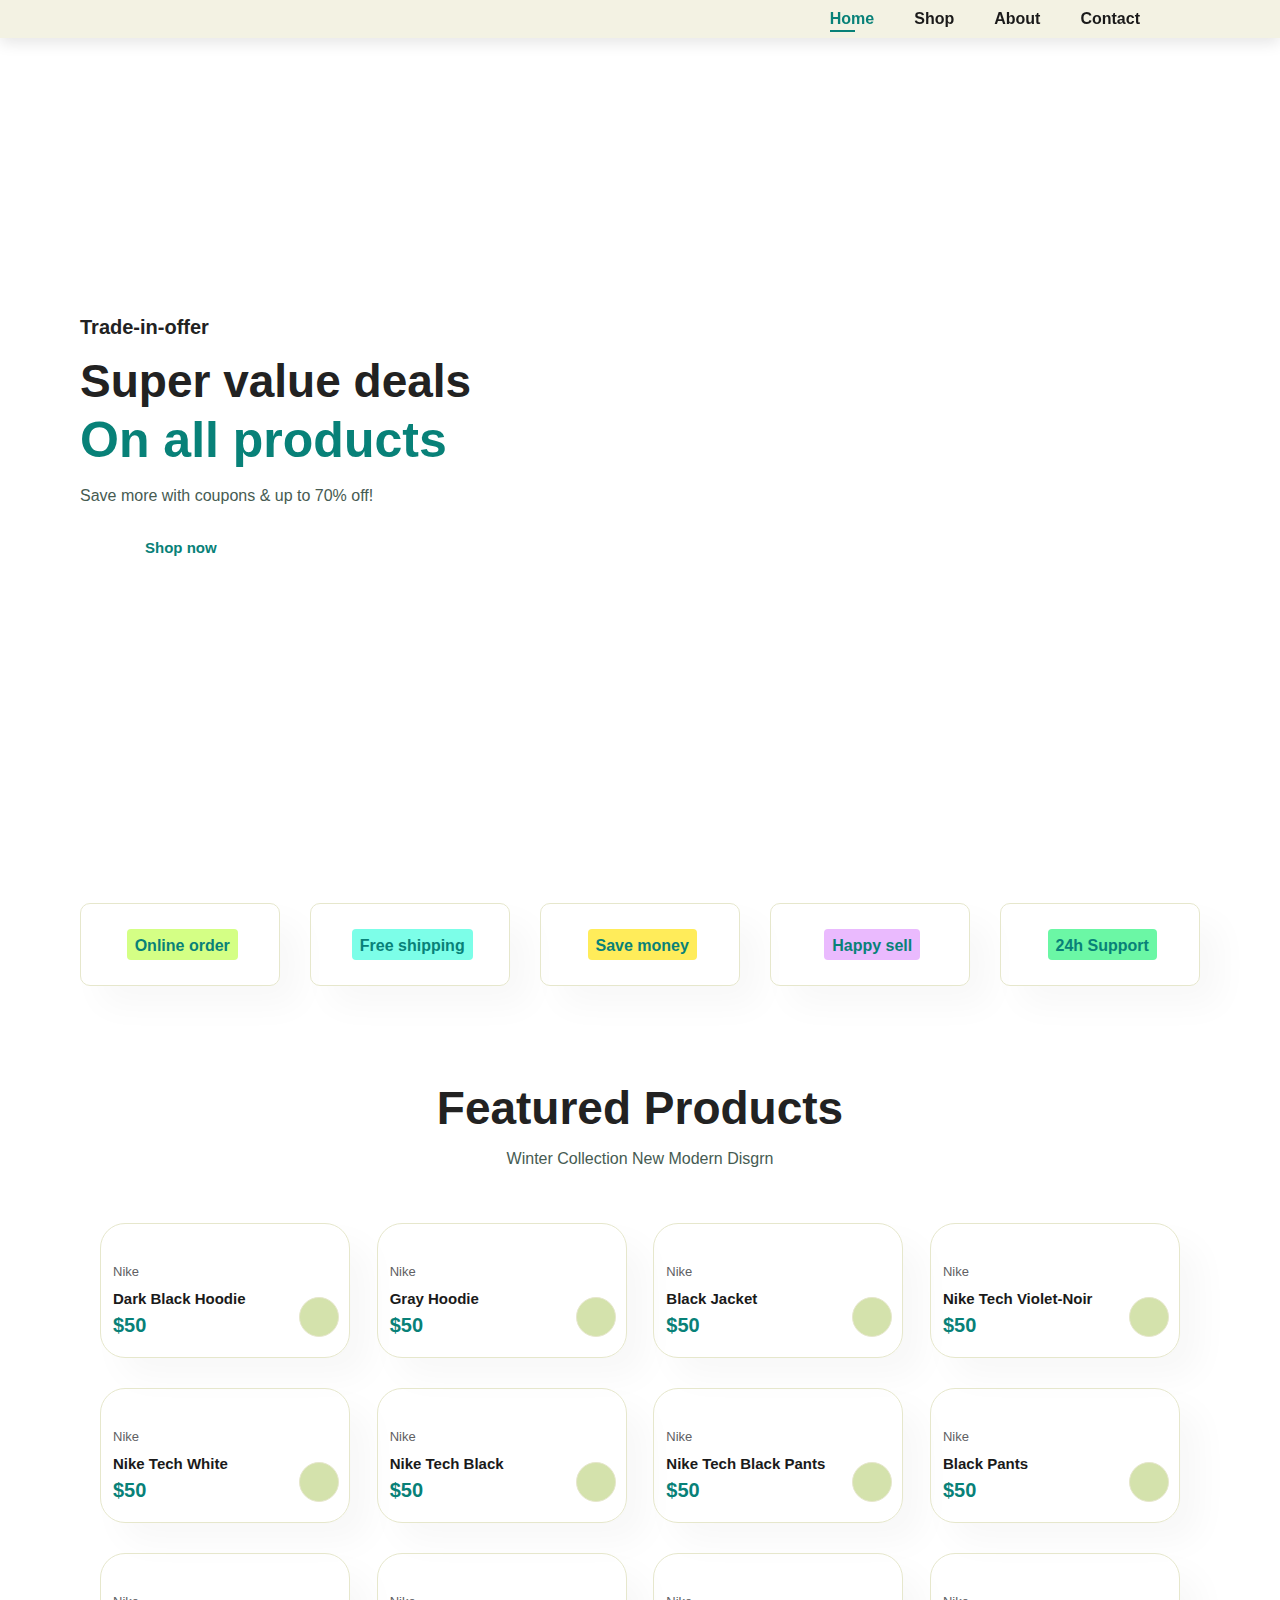
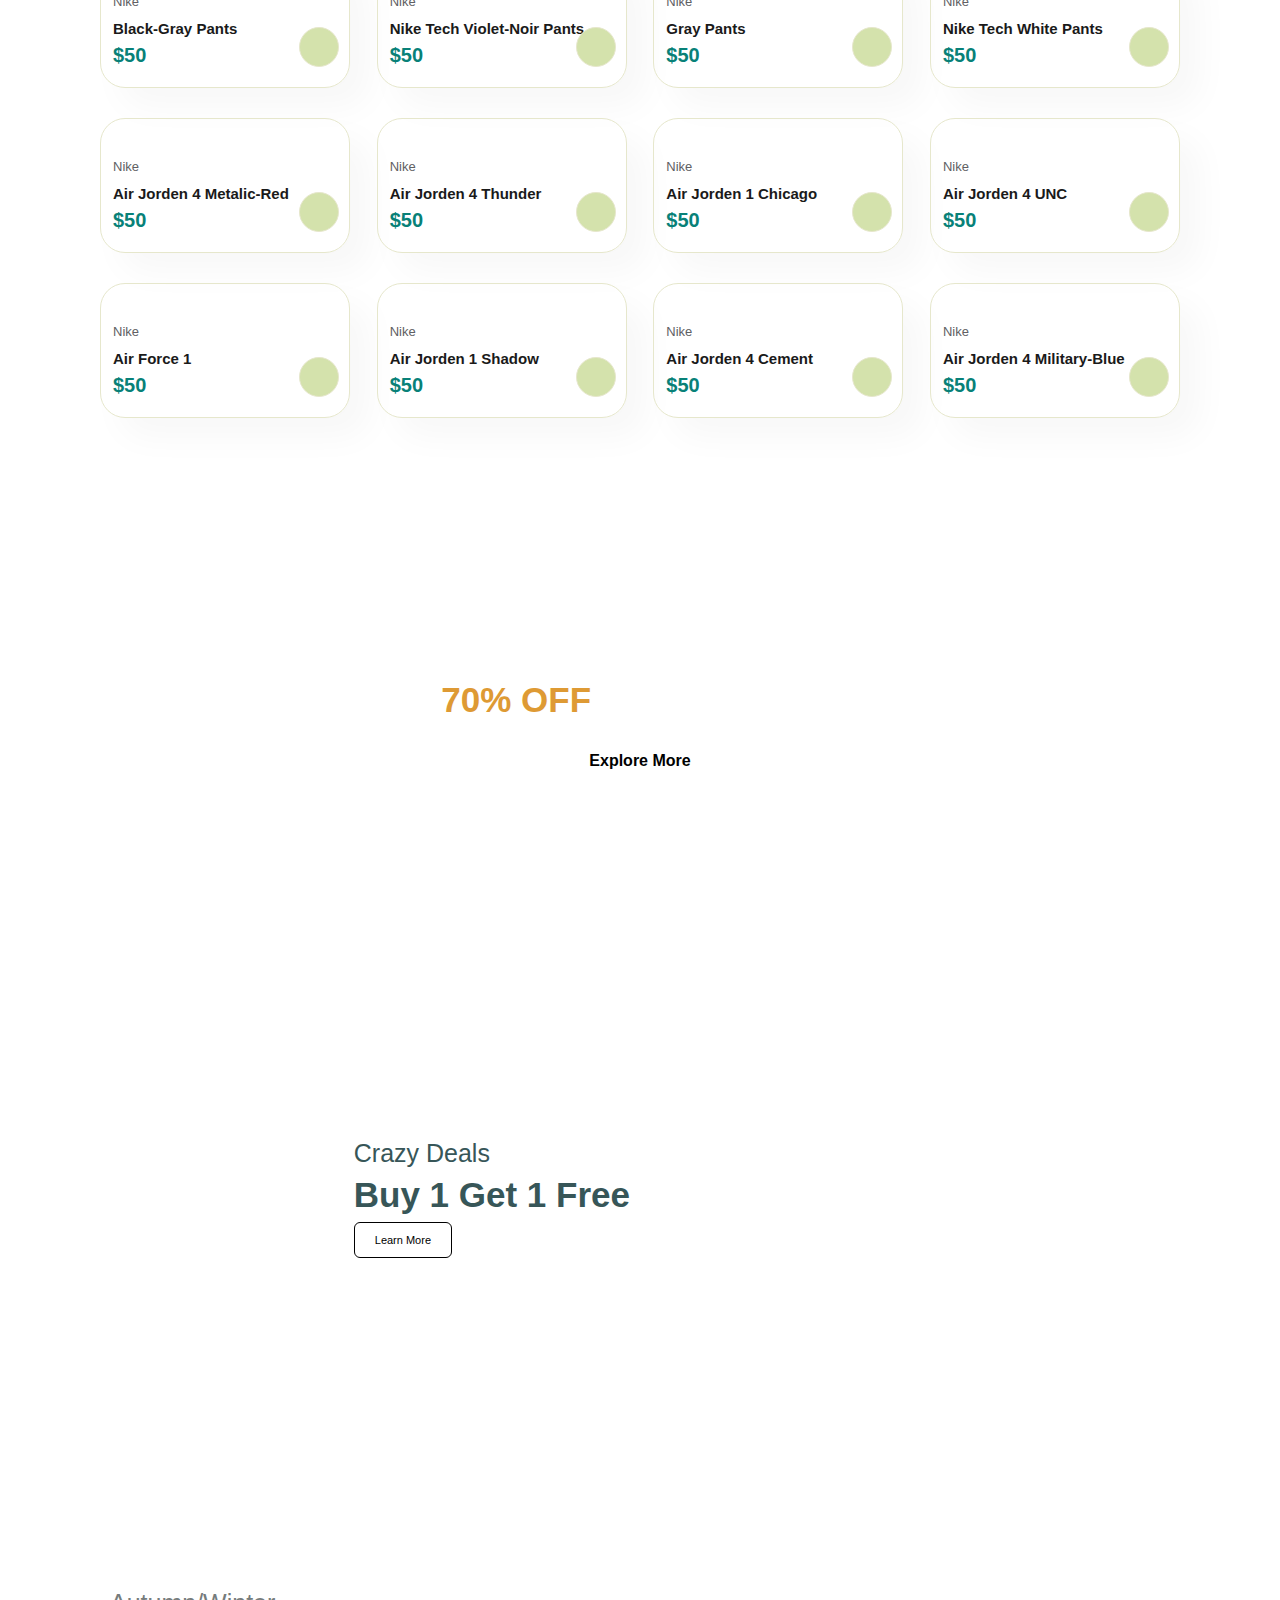
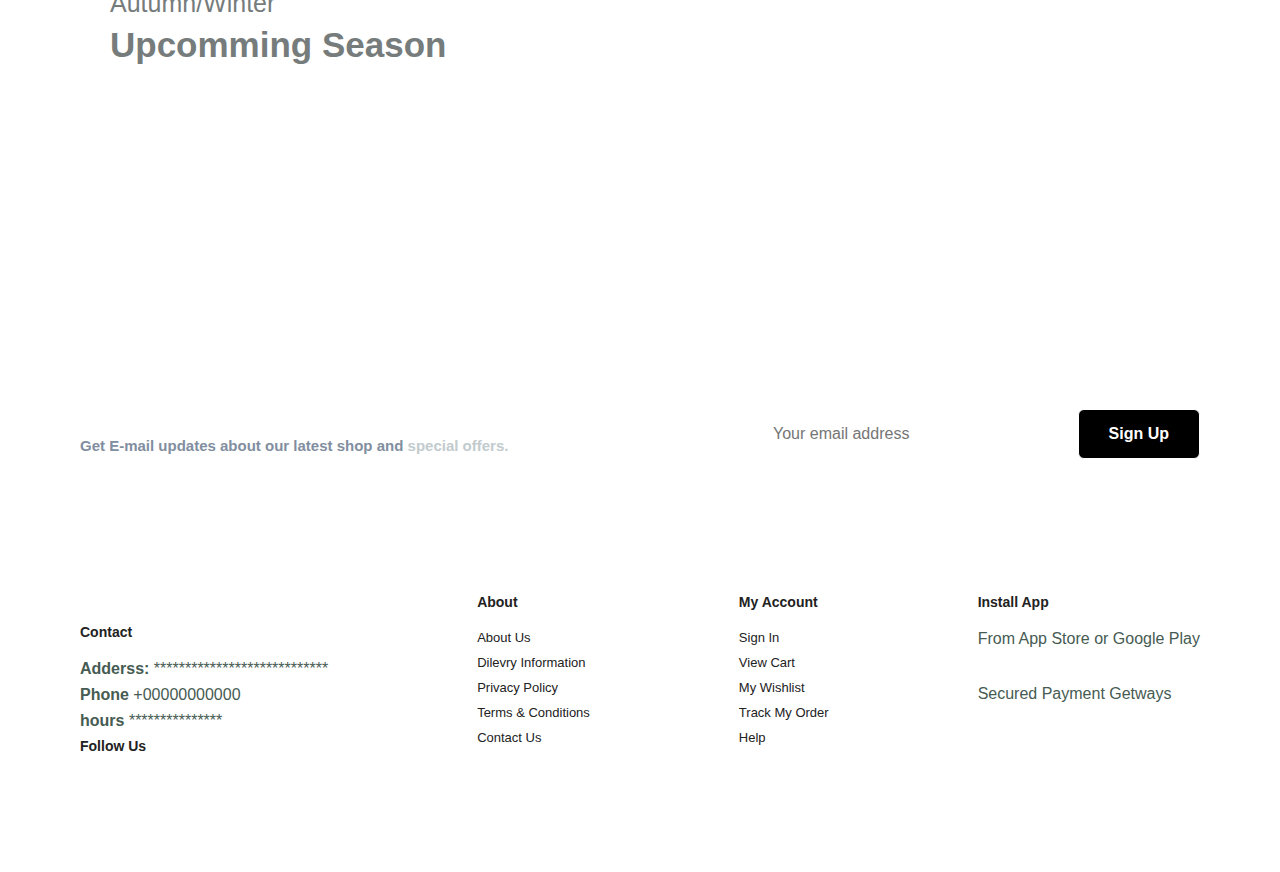
==== index.html @ 21dbde43 "Add files via upload" ====
<!DOCTYPE html>
<html lang="en">
<head>
    <meta charset="UTF-8">
    <meta http-equiv="X-UA-Compatible" content="IE=edge">
    <meta name="viewport" content="width=device-width, initial-scale=1.0">
    <link rel="stylesheet" href="style.css">
    <link rel="icon" href="D:\yassin\coding\code3\logo.png">
    <link rel="stylesheet" href="https://cdnjs.cloudflare.com/ajax/libs/font-awesome/6.4.2/css/all.min.css" integrity="sha512-z3gLpd7yknf1YoNbCzqRKc4qyor8gaKU1qmn+CShxbuBusANI9QpRohGBreCFkKxLhei6S9CQXFEbbKuqLg0DA==" crossorigin="anonymous" referrerpolicy="no-referrer" />
    <title>Cube Store</title>
</head>
<body>

    <section id="header">
        <a href="#"><img src="D:\yassin\coding\code3\logo.png" class="logo" alt=""></a>
        <div>
            <ul id="navbar">
                <li><a class="active" href="index.html">Home</a></li>
                <li><a href="shop.html">Shop</a></li>
                <li><a href="about.html">About</a></li>
                <li><a href="contact.html">Contact</a></li>
                <li class="lag"><a href="cart.html"><i class="fa-solid fa-bag-shopping"></i></a></li>
                <a href="#" id="close"><i class="fa-solid fa-xmark"></i></a>
            </ul>
        </div>
        <div id="mobile">
            <a href="cart.html"><i class="fa-solid fa-bag-shopping cart"></i></a>
            <i class="fa-solid fa-bars" id="bar"></i>
        </div>
    </section>

    <section id="hero">
        <h4>Trade-in-offer</h4>
        <h2>Super value deals</h2>
        <h1>On all products</h1>
        <p>Save more with coupons & up to 70% off!</p>
        <button>Shop now</button>
    </section>
    
    <section id="feature" class="section-p1">
        <div class="fe-box">
            <img src="D:\yassin\coding\code3\f1.png" alt="" width="170px">
            <h6>Online order</h6>
        </div>
        <div class="fe-box">
            <img src="D:\yassin\coding\code3\f2.png" alt="" width="170px">
            <h6>Free shipping</h6>
        </div>
        <div class="fe-box">
            <img src="D:\yassin\coding\code3\f3.png" alt="" width="170px">
            <h6>Save money</h6>
        </div>
        <div class="fe-box">
            <img src="D:\yassin\coding\code3\f4.png" alt="" width="170px">
            <h6>Happy sell</h6>
        </div>
        <div class="fe-box">
            <img src="D:\yassin\coding\code3\f5.jpg" alt="" width="170px">
            <h6>24h Support</h6>
        </div>
    </section>
    <section id="product1" class="section-p1">
        <h2>Featured Products</h2>
        <p>Winter Collection New Modern Disgrn</p>
        <div class="pro-container">
            <div class="pro">
                <img src="D:\yassin\coding\code3\pro\p1.jpg" alt="">
             <div class="des">
                <span>Nike</span>
                <h5>Dark Black Hoodie</h5>
                <div class="star">
                    <i class="fa-solid fa-star"></i>
                    <i class="fa-solid fa-star"></i>
                    <i class="fa-solid fa-star"></i>
                    <i class="fa-solid fa-star"></i>
                    <i class="fa-solid fa-star"></i>
                </div>
                <h4>$50</h4>
             </div>
             <a href="#"><i class="fa-solid fa-cart-shopping cart"></i></a>
            </div>
            <div class="pro">
                <img src="D:\yassin\coding\code3\pro\p2.jpg" alt="">
             <div class="des">
                <span>Nike</span>
                <h5>Gray Hoodie</h5>
                <div class="star">
                    <i class="fa-solid fa-star"></i>
                    <i class="fa-solid fa-star"></i>
                    <i class="fa-solid fa-star"></i>
                    <i class="fa-solid fa-star"></i>
                    <i class="fa-solid fa-star"></i>
                </div>
                <h4>$50</h4>
             </div>
             <a href="#"><i class="fa-solid fa-cart-shopping cart"></i></a>
            </div>
            <div class="pro">
                <img src="D:\yassin\coding\code3\pro\p3.jpg" alt="">
             <div class="des">
                <span>Nike</span>
                <h5>Black Jacket</h5>
                <div class="star">
                    <i class="fa-solid fa-star"></i>
                    <i class="fa-solid fa-star"></i>
                    <i class="fa-solid fa-star"></i>
                    <i class="fa-solid fa-star"></i>
                    <i class="fa-solid fa-star"></i>
                </div>
                <h4>$50</h4>
             </div>
             <a href="#"><i class="fa-solid fa-cart-shopping cart"></i></a>
            </div>
            <div class="pro">
                <img src="D:\yassin\coding\code3\pro\p4.jpg" alt="">
             <div class="des">
                <span>Nike</span>
                <h5>Nike Tech Violet-Noir</h5>
                <div class="star">
                    <i class="fa-solid fa-star"></i>
                    <i class="fa-solid fa-star"></i>
                    <i class="fa-solid fa-star"></i>
                    <i class="fa-solid fa-star"></i>
                    <i class="fa-solid fa-star"></i>
                </div>
                <h4>$50</h4>
             </div>
             <a href="#"><i class="fa-solid fa-cart-shopping cart"></i></a>
            </div>
            <div class="pro">
                <img src="D:\yassin\coding\code3\pro\p5.jpg" alt="">
             <div class="des">
                <span>Nike</span>
                <h5>Nike Tech White</h5>
                <div class="star">
                    <i class="fa-solid fa-star"></i>
                    <i class="fa-solid fa-star"></i>
                    <i class="fa-solid fa-star"></i>
                    <i class="fa-solid fa-star"></i>
                    <i class="fa-solid fa-star"></i>
                </div>
                <h4>$50</h4>
             </div>
             <a href="#"><i class="fa-solid fa-cart-shopping cart"></i></a>
            </div>
            <div class="pro">
                <img src="D:\yassin\coding\code3\pro\p6.jpg" alt="">
             <div class="des">
                <span>Nike</span>
                <h5>Nike Tech Black</h5>
                <div class="star">
                    <i class="fa-solid fa-star"></i>
                    <i class="fa-solid fa-star"></i>
                    <i class="fa-solid fa-star"></i>
                    <i class="fa-solid fa-star"></i>
                    <i class="fa-solid fa-star"></i>
                </div>
                <h4>$50</h4>
             </div>
             <a href="#"><i class="fa-solid fa-cart-shopping cart"></i></a>
            </div>
            <div class="pro">
                <img src="D:\yassin\coding\code3\pro\p7.jpg" alt="">
             <div class="des">
                <span>Nike</span>
                <h5>Nike Tech Black Pants</h5>
                <div class="star">
                    <i class="fa-solid fa-star"></i>
                    <i class="fa-solid fa-star"></i>
                    <i class="fa-solid fa-star"></i>
                    <i class="fa-solid fa-star"></i>
                    <i class="fa-solid fa-star"></i>
                </div>
                <h4>$50</h4>
             </div>
             <a href="#"><i class="fa-solid fa-cart-shopping cart"></i></a>
            </div>
            <div class="pro">
                <img src="D:\yassin\coding\code3\pro\p8.jpg" alt="">
             <div class="des">
                <span>Nike</span>
                <h5>Black Pants</h5>
                <div class="star">
                    <i class="fa-solid fa-star"></i>
                    <i class="fa-solid fa-star"></i>
                    <i class="fa-solid fa-star"></i>
                    <i class="fa-solid fa-star"></i>
                    <i class="fa-solid fa-star"></i>
                </div>
                <h4>$50</h4>
             </div>
             <a href="#"><i class="fa-solid fa-cart-shopping cart"></i></a>
            </div>
            <div class="pro">
                <img src="D:\yassin\coding\code3\pro\p9.jpg" alt="">
             <div class="des">
                <span>Nike</span>
                <h5>Black-Gray Pants</h5>
                <div class="star">
                    <i class="fa-solid fa-star"></i>
                    <i class="fa-solid fa-star"></i>
                    <i class="fa-solid fa-star"></i>
                    <i class="fa-solid fa-star"></i>
                    <i class="fa-solid fa-star"></i>
                </div>
                <h4>$50</h4>
             </div>
             <a href="#"><i class="fa-solid fa-cart-shopping cart"></i></a>
            </div>
            <div class="pro">
                <img src="D:\yassin\coding\code3\pro\p10.jpg" alt="">
             <div class="des">
                <span>Nike</span>
                <h5>Nike Tech Violet-Noir Pants</h5>
                <div class="star">
                    <i class="fa-solid fa-star"></i>
                    <i class="fa-solid fa-star"></i>
                    <i class="fa-solid fa-star"></i>
                    <i class="fa-solid fa-star"></i>
                    <i class="fa-solid fa-star"></i>
                </div>
                <h4>$50</h4>
             </div>
             <a href="#"><i class="fa-solid fa-cart-shopping cart"></i></a>
            </div>
            <div class="pro">
                <img src="D:\yassin\coding\code3\pro\p11.jpg" alt="">
             <div class="des">
                <span>Nike</span>
                <h5>Gray Pants</h5>
                <div class="star">
                    <i class="fa-solid fa-star"></i>
                    <i class="fa-solid fa-star"></i>
                    <i class="fa-solid fa-star"></i>
                    <i class="fa-solid fa-star"></i>
                    <i class="fa-solid fa-star"></i>
                </div>
                <h4>$50</h4>
             </div>
             <a href="#"><i class="fa-solid fa-cart-shopping cart"></i></a>
            </div>
            <div class="pro">
                <img src="D:\yassin\coding\code3\pro\p12.jpg" alt="">
             <div class="des">
                <span>Nike</span>
                <h5>Nike Tech White Pants</h5>
                <div class="star">
                    <i class="fa-solid fa-star"></i>
                    <i class="fa-solid fa-star"></i>
                    <i class="fa-solid fa-star"></i>
                    <i class="fa-solid fa-star"></i>
                    <i class="fa-solid fa-star"></i>
                </div>
                <h4>$50</h4>
             </div>
             <a href="#"><i class="fa-solid fa-cart-shopping cart"></i></a>
            </div>
            <div class="pro">
                <img src="D:\yassin\coding\code3\pro\p13.jpg" alt="">
             <div class="des">
                <span>Nike</span>
                <h5>Air Jorden 4 Metalic-Red</h5>
                <div class="star">
                    <i class="fa-solid fa-star"></i>
                    <i class="fa-solid fa-star"></i>
                    <i class="fa-solid fa-star"></i>
                    <i class="fa-solid fa-star"></i>
                    <i class="fa-solid fa-star"></i>
                </div>
                <h4>$50</h4>
             </div>
             <a href="#"><i class="fa-solid fa-cart-shopping cart"></i></a>
            </div>
            <div class="pro">
                <img src="D:\yassin\coding\code3\pro\p14.jpg" alt="">
             <div class="des">
                <span>Nike</span>
                <h5>Air Jorden 4 Thunder</h5>
                <div class="star">
                    <i class="fa-solid fa-star"></i>
                    <i class="fa-solid fa-star"></i>
                    <i class="fa-solid fa-star"></i>
                    <i class="fa-solid fa-star"></i>
                    <i class="fa-solid fa-star"></i>
                </div>
                <h4>$50</h4>
             </div>
             <a href="#"><i class="fa-solid fa-cart-shopping cart"></i></a>
            </div>
            <div class="pro">
                <img src="D:\yassin\coding\code3\pro\p15.jpg" alt="">
             <div class="des">
                <span>Nike</span>
                <h5>Air Jorden 1 Chicago</h5>
                <div class="star">
                    <i class="fa-solid fa-star"></i>
                    <i class="fa-solid fa-star"></i>
                    <i class="fa-solid fa-star"></i>
                    <i class="fa-solid fa-star"></i>
                    <i class="fa-solid fa-star"></i>
                </div>
                <h4>$50</h4>
             </div>
             <a href="#"><i class="fa-solid fa-cart-shopping cart"></i></a>
            </div>
            <div class="pro">
                <img src="D:\yassin\coding\code3\pro\p16.jpg" alt="">
             <div class="des">
                <span>Nike</span>
                <h5>Air Jorden 4 UNC</h5>
                <div class="star">
                    <i class="fa-solid fa-star"></i>
                    <i class="fa-solid fa-star"></i>
                    <i class="fa-solid fa-star"></i>
                    <i class="fa-solid fa-star"></i>
                    <i class="fa-solid fa-star"></i>
                </div>
                <h4>$50</h4>
             </div>
             <a href="#"><i class="fa-solid fa-cart-shopping cart"></i></a>
            </div>
            <div class="pro">
                <img src="D:\yassin\coding\code3\pro\p17.jpg" alt="">
             <div class="des">
                <span>Nike</span>
                <h5>Air Force 1</h5>
                <div class="star">
                    <i class="fa-solid fa-star"></i>
                    <i class="fa-solid fa-star"></i>
                    <i class="fa-solid fa-star"></i>
                    <i class="fa-solid fa-star"></i>
                    <i class="fa-solid fa-star"></i>
                </div>
                <h4>$50</h4>
             </div>
             <a href="#"><i class="fa-solid fa-cart-shopping cart"></i></a>
            </div>
            <div class="pro">
                <img src="D:\yassin\coding\code3\pro\p18.jpg" alt="">
             <div class="des">
                <span>Nike</span>
                <h5>Air Jorden 1 Shadow</h5>
                <div class="star">
                    <i class="fa-solid fa-star"></i>
                    <i class="fa-solid fa-star"></i>
                    <i class="fa-solid fa-star"></i>
                    <i class="fa-solid fa-star"></i>
                    <i class="fa-solid fa-star"></i>
                </div>
                <h4>$50</h4>
             </div>
             <a href="#"><i class="fa-solid fa-cart-shopping cart"></i></a>
            </div>
            <div class="pro">
                <img src="D:\yassin\coding\code3\pro\p19.jpg" alt="">
             <div class="des">
                <span>Nike</span>
                <h5>Air Jorden 4 Cement</h5>
                <div class="star">
                    <i class="fa-solid fa-star"></i>
                    <i class="fa-solid fa-star"></i>
                    <i class="fa-solid fa-star"></i>
                    <i class="fa-solid fa-star"></i>
                    <i class="fa-solid fa-star"></i>
                </div>
                <h4>$50</h4>
             </div>
             <a href="#"><i class="fa-solid fa-cart-shopping cart"></i></a>
            </div>
            <div class="pro">
                <img src="D:\yassin\coding\code3\pro\p20.jpg" alt="">
             <div class="des">
                <span>Nike</span>
                <h5>Air Jorden 4 Military-Blue</h5>
                <div class="star">
                    <i class="fa-solid fa-star"></i>
                    <i class="fa-solid fa-star"></i>
                    <i class="fa-solid fa-star"></i>
                    <i class="fa-solid fa-star"></i>
                    <i class="fa-solid fa-star"></i>
                </div>
                <h4>$50</h4>
             </div>
             <a href="#"><i class="fa-solid fa-cart-shopping cart"></i></a>
            </div>
        </div>
    </section> 
    <section id="banner" class="section-m1">
        <h4>Repair Services</h4>
        <h2>Up To <span>70% OFF</span> -All Hoodies & Pants</h2>
        <button class="normal">Explore More</button>
    </section>
    <section id="sm-banner" class="section-p1">
        <div class="banner-box">
            <div class="text">
            <h4>Crazy Deals</h4>
            <h2>Buy 1 Get 1 Free</h2>
            <button class="white">Learn More</button>
        </div>
        </div>
        <div class="banner-box">
            <div class="text">
            <h4>Autumn/Winter</h4>
            <h2>Upcomming Season</h2>
            <button class="white">Collection</button>
        </div>
        </div>
    </section>
    <section id="newsletter" class="section-p1 section-m1">
        <div class="newstext">
            <h4>Sign Up For Newsletters</h4>
            <p>Get E-mail updates about our latest shop and <span>special offers.</span></p>
        </div>
        <div class="form">
            <input type="email" placeholder="Your email address">
            <button class="normal">Sign Up</button>
        </div>
    </section>
    <footer class="section-p1">
        <div class="col">
            <img class="logo" src="D:/yassin/coding/code3/logo.png" alt="" width="50px">
            <h4>Contact</h4>
            <p><strong>Adderss:</strong> ****************************</p>
            <p><strong>Phone</strong> +00000000000</p>
            <P><strong>hours</strong> ***************</P>
            <div class="follow">
                <h4>Follow Us</h4>
                <div class="icon">
                    <i class="fa-brands fa-facebook"></i>
                    <i class="fa-brands fa-instagram"></i>
                    <i class="fa-brands fa-twitter"></i>
                    <i class="fa-brands fa-youtube"></i>
                    <i class="fa-brands fa-pinterest"></i>
                </div>
            </div>
        </div>
        <div class="col">
            <h4>About</h4>
            <a href="#">About Us</a>
            <a href="#">Dilevry Information</a>
            <a href="#">Privacy Policy</a>
            <a href="#">Terms & Conditions</a>
            <a href="#">Contact Us</a>
        </div>
        <div class="col">
            <h4>My Account</h4>
            <a href="#">Sign In</a>
            <a href="#">View Cart</a>
            <a href="#">My Wishlist</a>
            <a href="#">Track My Order</a>
            <a href="#">Help</a>
        </div>
        <div class="col install">
            <h4>Install App</h4>
            <p>From App Store or Google Play</p>
            <div class="row">
                <img src="D:/yassin/coding/code3/pay/app.png" alt="" width="150px">
                <img src="D:/yassin/coding/code3/pay/play.png" alt="" width="150px">
            </div>
            <p>Secured Payment Getways</p>
            <img src="D:/yassin/coding/code3/pay/pay.png" alt="" width="200px">
        </div>
    </footer>
 <script src="script.js"></script>
</body>
</html>
---- style.css ----
@import url('https://fonts.googleapis.com/css?family=Poppins:400,500,600,700&display=swap');
*{
  margin: 0;
  padding: 0;
  box-sizing: border-box;
  font-family: 'Spartan', sans-serif;
}
:root{
  --bg06:  linear-gradient(45deg,rgb(14, 90, 107),rgb(50, 107, 12));
}
h1{
  font-size: 50px;
  line-height: 64px;
  color: #222;
}
h2{
  font-size: 46px;
  line-height: 54px;
  color: #222;
}
h4{
  font-size: 20px;
  color: #222;
}
h6{
  font-weight: 700;
  font-size: 16px;
}
p{
  font-size: 16px;
  color: #465b52;
  margin: 15px 0 20px 0;
}
.section-p1{
  padding: 40px 80px;
}
.section-m1{
  margin: 40px 0;
}
body{
  width: 100%;
}
button.normal{
  font-size: 16px;
  font-weight: 700;
  padding: 15px 30px;
  color: #000;
  background: #fff;
  border-radius: 6px;
  border: none;
  outline: none;
  cursor: pointer;
  transition: .3s ;
}
button.white{
  font-size: 11px;
  font-weight: 500;
  padding: 11px 20px;
  color: #000;
  background-color: transparent;
  border-radius: 6px;
  border: 1px solid #000;
  outline: none;
  cursor: pointer;
  transition: .2s ;
}
#header a img{
  width: 60px;
}
#header{
  display: flex;
  align-items: center;
  justify-content: space-between;
  padding: 10px 80px;
  background-color: #f3f2e3;
  box-shadow: 0 5px 15px rgba(0,0,0,0.1);
  z-index: 999;
  position: sticky;
  top: 0;
  left: 0;
}
#navbar{
  display: flex;
  align-items: center;
  justify-content: center;
}
#navbar li{
  list-style: none;
  padding: 0 20px;
  position: relative;
}
#navbar li a{
  text-decoration: none;
  font-size: 16px;
  font-weight: 700;
  color: #1a1a1a;
  transition: .3s ease;
}
#navbar li a:hover,
#navbar li a.active{
  color: #088178;
}
#navbar li a.active::after,
#navbar li a:hover::after{
  content: "";
  width: 30%;
  height: 2px;
  bottom: -4px;
  position: absolute;
  background: #088178;
  left: 20px;
}
#mobile{
  display: none;
  align-items: center;
}
#close{
  display: none;
}

#hero{
  display: flex;
  flex-direction: column;
  align-items: flex-start;
  justify-content: center;
  padding: 0 80px;
  background-position: top 15% right 0;
  background-size: cover;
  height: 90vh;
  width: 100%;
  background-image: url("D:/yassin/coding/code3/bg.jpg") ;
}
#hero h4 {
  padding-bottom: 15px;
}
#hero h1{
  color: #088178;
}
#hero button{
  background-image: url("D:/yassin/coding/code3/btn.png");
  background-color: transparent;
  background-size: cover;
  color: #088178;
  border: 0;
  padding: 14px 80px 14px 65px;
  font-size: 15px;
  font-weight: 700;
  cursor: pointer;
}
#feature{
  display: flex;
  align-items: center;
  justify-content: space-between;
  flex-wrap: wrap;
}
#feature .fe-box{
  width: 200px;
  text-align: center;
  padding: 25px 15px;
  box-shadow: 20px 20px 34px rgba(0,0,0,0.03);
  border: 1px solid #e6e7cc;
  border-radius: 10px;
  margin: 15px 0;
  transition: .3s;
}
#feature .fe-box img{
  width: 100%;
  margin-bottom: 10px;
}
#feature .fe-box:hover{
  box-shadow: 10px 10px 54px rgba(70,62,221,0.2);
}
#feature .fe-box h6{
  display: inline-block;
  padding: 9px 8px 6px 8px;
  line-height: 1;
  border-radius: 4px;
  color: #088178;
  background-color: #d4ff85;
}
#feature .fe-box:nth-child(2) h6{
  background-color: #7cfee8;
}
#feature .fe-box:nth-child(3) h6{
  background-color: #ffec5a;
}
#feature .fe-box:nth-child(4) h6{
  background-color: #eabafe;
}
#feature .fe-box:nth-child(5) h6{
  background-color: #6bf7a5;
}
#product1{
  text-align: center;
}
#product1 .pro-container{
  display: flex;
  justify-content: space-between;
  padding: 20px;
  flex-wrap: wrap;
}
#product1 .pro{
  position: relative;
  cursor: pointer;
  width: 23%;
  min-width: 250px;
  padding: 10px 12px;
  border: 1px solid #e6e7cc;
  border-radius: 25px;
  box-shadow: 20px 20px 34px rgba(0,0,0,0.03);
  margin: 15px 0;
  transition: .3s ease;
}
#product1 .pro:hover{
  box-shadow: 20px 20px 34px rgba(0,0,0,0.1);
}
#product1 .pro img{
  width: 100%;
  border-radius: 20px;
}
#product1 .pro .des{
  text-align: start;
  padding: 10px 0;
}
#product1 .pro .des span{
  color: #606063;
  font-size: 13px;
}
#product1 .pro .des h5{
  padding-top: 10px;
  color: #1a1a1a;
  font-size: 15px;
}
#product1 .pro .des i{
  font-size: 14px;
  color: #f4ae3d;
}
#product1 .pro .des h4{
  font-size: 20px;
  padding-top: 7px;
  font-weight: 700;
  color: #088178;
}
#product1 .pro .cart{
  width: 40px;
  height: 40px;
  line-height: 40px;
  position: absolute;
  right: 10px;
  bottom: 20px;
  border-radius: 50px;
  color: #088178;
  background-color: #d4e2ac;
  border: 1px solid #e6e7cc;
}
#banner{
  display: flex;
  flex-direction: column;
  justify-content: center;
  align-items: center;
  text-align: center;
  background-image: url("D:/yassin/coding/code3/banners/b1.jpg");
  background-position: center;
  background-repeat: no-repeat;
  background-size: cover;
  width: 100%;
  height: 40vh;
}
#banner h4{
  color: #fff;
  font-size: 18px;
}
#banner h2 {
  color: #fff;
  font-size: 35px;
  padding: 10px 0;
}
#banner h2 span{
  color: #de9a34;
}
#banner button{
  transition: .3s;
}
#banner button:hover{
  background:  linear-gradient(45deg,rgb(14, 90, 107),rgb(50, 107, 12));
  color: #fff;
}
#sm-banner{
  display: flex;
  justify-content: space-between;
  flex-wrap: wrap;
}
#sm-banner .banner-box{
  display: flex;
  flex-direction: column;
  justify-content: center;
  align-items: flex-end;
  background-image: url("D:/yassin/coding/code3/banners/b2.jpg");
  background-position: center;
  background-repeat: no-repeat;
  background-size: cover;
  min-width: 580px;
  height: 50vh;
  padding: 30px;
  border-radius: 10px;
}
#sm-banner .banner-box:nth-child(2){
  background-image: url("D:/yassin/coding/code3/banners/b3.jpg");
  align-items: flex-start;
}
#sm-banner .banner-box:nth-child(2) h4,
#sm-banner .banner-box:nth-child(2) h2{
  color: rgb(118, 124, 124);
}
#sm-banner .banner-box:nth-child(2) button{
  color: #fff;
  border: 1px solid #fff;
}
#sm-banner .banner-box:nth-child(2):hover button{
  background-color: rgb(118, 124, 124);
}
#sm-banner h4{
  color: rgb(55, 86, 88);
  font-size: 25px;
  font-weight: 500;
}
#sm-banner h2{
  color: rgb(55, 86, 88);
  font-size: 35px;
  font-weight: 900;
}
#sm-banner .banner-box:hover button{
  background-color: rgb(51, 140, 143);
  color: #fff;
  border:1px solid #fff;
  scale:1.1 ;
}
#sm-banner .banner-box .text{
  text-align: start;
}
#newsletter{
  display: flex;
  flex-wrap: wrap;
  justify-content: space-between;
  align-items: center;
  background-image: url("D:/yassin/coding/code3/banners/b4.jpg");
  background-repeat: no-repeat;
  background-size: cover;
  background-position: 20% 30%;
}
#newsletter h4{
  font-size: 25px;
  font-weight: 700;
  color: #fff;
}
#newsletter p{
  font-size: 15px;
  font-weight: 600;
  color: #818ea0;
}
#newsletter p span{
  color: rgb(194, 203, 205);
}
#newsletter .form{
  display: flex;
  width: 40%;
}
#newsletter input{
  height: 3.125rem;
  padding: 0 1.25em;
  font-size: 16px;
  width: 100%;
  border: 1px solid transparent;
  outline: none;
  border-radius: 6px;
  transition: .3s ease;
}
#newsletter input:focus{
  background-color: rgb(205, 210, 211);
}
#newsletter button{
  background-color: #000;
  color: #fff;
  border: 1px solid #fff;
  white-space: nowrap;
}
#newsletter button:hover{
  background-color: #fff;
  color: #000;
  border: 1px solid #000;
}
footer{
  display: flex ;
  flex-wrap: wrap;
  justify-content: space-between;
}
footer .col{
  display: flex;
  flex-direction: column;
  align-items: flex-start;
  margin-bottom: 20px;
}
footer .logo{
  margin-bottom: 30px;
}
footer h4{
  font-size: 14px;
  padding: 0 0 20px 0;
}
footer p{
  font-size: 13;
  margin: 0 0 8px 0;
}
footer a{
  font-size: 13px;
  color: #222;
  text-decoration: none;
  margin-bottom: 10px;
}
footer .follow{
  margin-bottom: 20px;
}
footer .follow i{
  color: #465b52;
  padding-right: 5px;
  cursor: pointer;
}
footer .install img{
  margin: 10px 0 15px 0;
}
footer .follow i:hover,
footer a:hover{
  color: #088178;
}

#page-header{
  background-image: url("D:/yassin/coding/code3/banners/b5.jpg");
  width: 100%;
  height: 40vh;
  background-size: cover;
  background-repeat: no-repeat;
  display: flex;
  justify-content: center;
  text-align: center;
  flex-direction: column;
  padding: 14px;
}
#page-header h2,
#page-header p{
  color: #fff;
  opacity: 0.7;
}
#pagination{
  text-align: center;
}
#pagination a{
  text-decoration: none;
  background-color:#958c62 ;
  padding: 15px 20px;
  color: #000;
  font-weight: 600;
  border-radius: 6px;
}
#pagination a i{
  font-size: 16px;
  font-weight: 600;
}
#prodetails{
  display: flex;
  margin-top: 20px;
}
#prodetails .single-pro-image{
  width: 40%;
  margin-right: 50px;
}
.small-image-group{
  display: flex;
  justify-content: space-between;
}
.small-image-col{
  flex-basis: 24%;
  cursor: pointer;
}
#prodetails .single-pro-details{
  width: 50%;
  padding-top: 30px;
}
#prodetails .single-pro-details h4{
  padding: 40px 0 20px 0;
}
#prodetails .single-pro-details h2{
  font-size: 26px;
}
#prodetails .single-pro-details select{
  display: block;
  padding: 5px 10px;
  margin-bottom: 10px;
}
#prodetails .single-pro-details input{
  width: 50px;
  height: 47px;
  padding-left: 10px;
  font-size: 16px;
  margin-right: 10px;
}
#prodetails .single-pro-details input:focus{
  outline: none;
}
#prodetails .single-pro-details button{
  background-color: #958c62;
}
#prodetails .single-pro-details span{
  line-height: 25px;
}
#page-header1 {
  background-image: url("D:/yassin/coding/code3/banners/b6.jpg");
  width: 100%;
  height: 40vh;
  background-position: center;
  background-size: cover;
  background-repeat: no-repeat;
  display: flex;
  justify-content: center;
  text-align: center;
  flex-direction: column;
  padding: 14px;
}
#page-header1 h2{
  color: #fff;
  opacity: 0.7;
}
#about-head{
  display: flex;
  align-items: center;
}
#about-head img{
  width: 50%;
  height: auto;
}
#about-head div{
  padding-left: 40px;
}
#page-header2{
  background-image: url("D:/yassin/coding/code3/banners/b7.jpg");
  width: 100%;
  height: 40vh;
  background-position: center;
  background-size: cover;
  background-repeat: no-repeat;
  display: flex;
  justify-content: center;
  text-align: center;
  flex-direction: column;
  padding: 14px;
}
#page-header2 h2,
#page-header2 p{
  color: #fff;
  opacity: 0.7;
}
#contact-details{
  display: flex;
  align-items: center;
  justify-content: space-between;
}
#contact-details .details{
  width: 40%;
}
#contact-details .details span,
#form-details form span{
  font-size: 12px;
}
#contact-details .details h2,
#form-details form h2{
  font-size: 26px;
  line-height: 35px;
  padding: 20px 0;
}
#contact-details .details h3{
  font-size: 16px;
  padding-bottom: 15px;
}
#contact-details .details li {
  list-style: none;
  display: flex;
  padding: 10px 0;
}
#contact-details .details li i{
  font-size: 16px;
  padding-right: 22px;
  color: #958c62;
}
#contact-details .details li p{
  margin: 0;
  font-size: 14px;
}
#contact-details .map{
  width: 55%;
  height: 400px;
}
#contact-details .map iframe{
  width: 100%;
  height: 100%;
}
#form-details{
  display: flex;
  justify-content: space-between;
  margin: 30px;
  padding: 80px;
  border: 1px solid #e0e0e0;
}
#form-details form{
  width: 65%;
  display: flex;
  align-items: flex-start;
  flex-direction: column;
}
#form-details form input,
#form-details form textarea{
  width: 100%;
  padding: 12px 15px;
  margin-bottom: 20px;
  outline: none;
  border: 1px solid #e0e0e0;
}
#form-details form button{
  background-color: #958c62;
}
#form-details #user div{
  padding-bottom: 25px;
  display: flex;
  align-items: flex-start;
}
#form-details #user div img{
  border-radius: 100px;
  width: 65px;
  object-fit: cover;
  margin-right: 15px;
}
#form-details #user div p{
  font-size: 13px;
  line-height: 25px;
  margin: 0;
}
#form-details #user div p span{
  color: #000;
  font-size: 16px;
  font-weight: 600;
  display: block;
}
@media (max-width:799px) {
  .section-p1{
    padding: 40px 40px;
  }
  #navbar{
    display: flex;
    flex-direction: column;
    align-items: flex-start;
    justify-content: flex-start;
    position: fixed;
    top: 0;
    right: -400px;
    height: 100vh;
    width: 300px;
    background-color: #f3f2e3;
    box-shadow: 0 40px 60px rgba(0,0,0,0.1);
    padding: 80px 0 0 10px;
    transition:all .3s;
  }

  #navbar.active{
    right: 0px;
  }
  #navbar li{
    margin-bottom: 25px;
  }
  #mobile{
    display: flex;
    align-items: center;
  }
  #mobile i{
    color: #1a1a1a;
    font-size: 24px;
    padding-left: 20px;
  }
  #close{
    display: block;
    position: absolute;
    top: 30px;
    left: 30px;
    font-size: 24px;
    color: #222;
  }
  .lag{
    display: none;
  }
  #hero{
    height: 70vh;
    padding: 0 80px;
    background-position: top 30% right 30%;
  }
  #feature{
    justify-content: center;
  }
  #feature .fe-box{
    margin: 15px 15px;
  }
  #product1 .pro-container{
    justify-content: center;
  }
  #product1 .pro{
    margin: 15px;
  }
  #banner{
    height: 25vh;
  }
  #sm-banner .banner-box{
    width: 100%;
    height: 30vh;
    margin: 10px 0;
    background-position:top;
  }
  #newsletter .form{
    width: 80%;
  }
  #form-details{
    padding: 40px;
  }
  #form-details form{
    width: 50%;
  }
}
@media (max-width:477px) {
  .section-p1{
    padding: 20px;
  }
  #header{
    padding: 10px 30px;
  }
  h1{
    font-size: 40px;
  }
  h2{
    font-size: 32px;
  }
  #hero{
    padding: 0 20px;
    background-position: 85%;
  }
  #feature{
    justify-content: space-between;
  }
  #feature .fe-box{
    width: 155px;
    margin:0 0 15px 0;
  }
  #product1 .pro{
    width: 100%;
  }
  #banner
  {
    height: 40vh;
  }
  #sm-banner .banner-box{
    height: 40vh;
  }
  #sm-banner .banner-box h2{
    width: 50%;
    margin: 0;
    padding: 0;
  }
  #newsletter{
    padding: 40px 20px;
  }
  #newsletter .form{
    width: 100%;
  }
  #prodetails{
    display: flex;
    flex-direction: column;
  }
  #prodetails .single-pro-image{
    width: 100%;
    margin-right: 0px;
  }
  #prodetails .single-pro-details{
    width: 100%;
    
  }
  #about-head{
    flex-direction: column;
  }
  #about-head img{
    width: 100%;
    margin-bottom: 20px;
  }
  #about-head div{
    padding-left: 0px;
  }
  #contact-details{
    flex-direction: column;
  }
  #contact-details .details{
    width: 100%;
    margin-bottom: 30px;
  }
  #contact-details .map{
    width: 100%;
  }
  #form-details {
    flex-wrap: wrap;
    margin: 10px;
    padding: 30px 10px;
  }
  #form-details form{
    width: 100%;
    margin-bottom: 30px;
  }
}
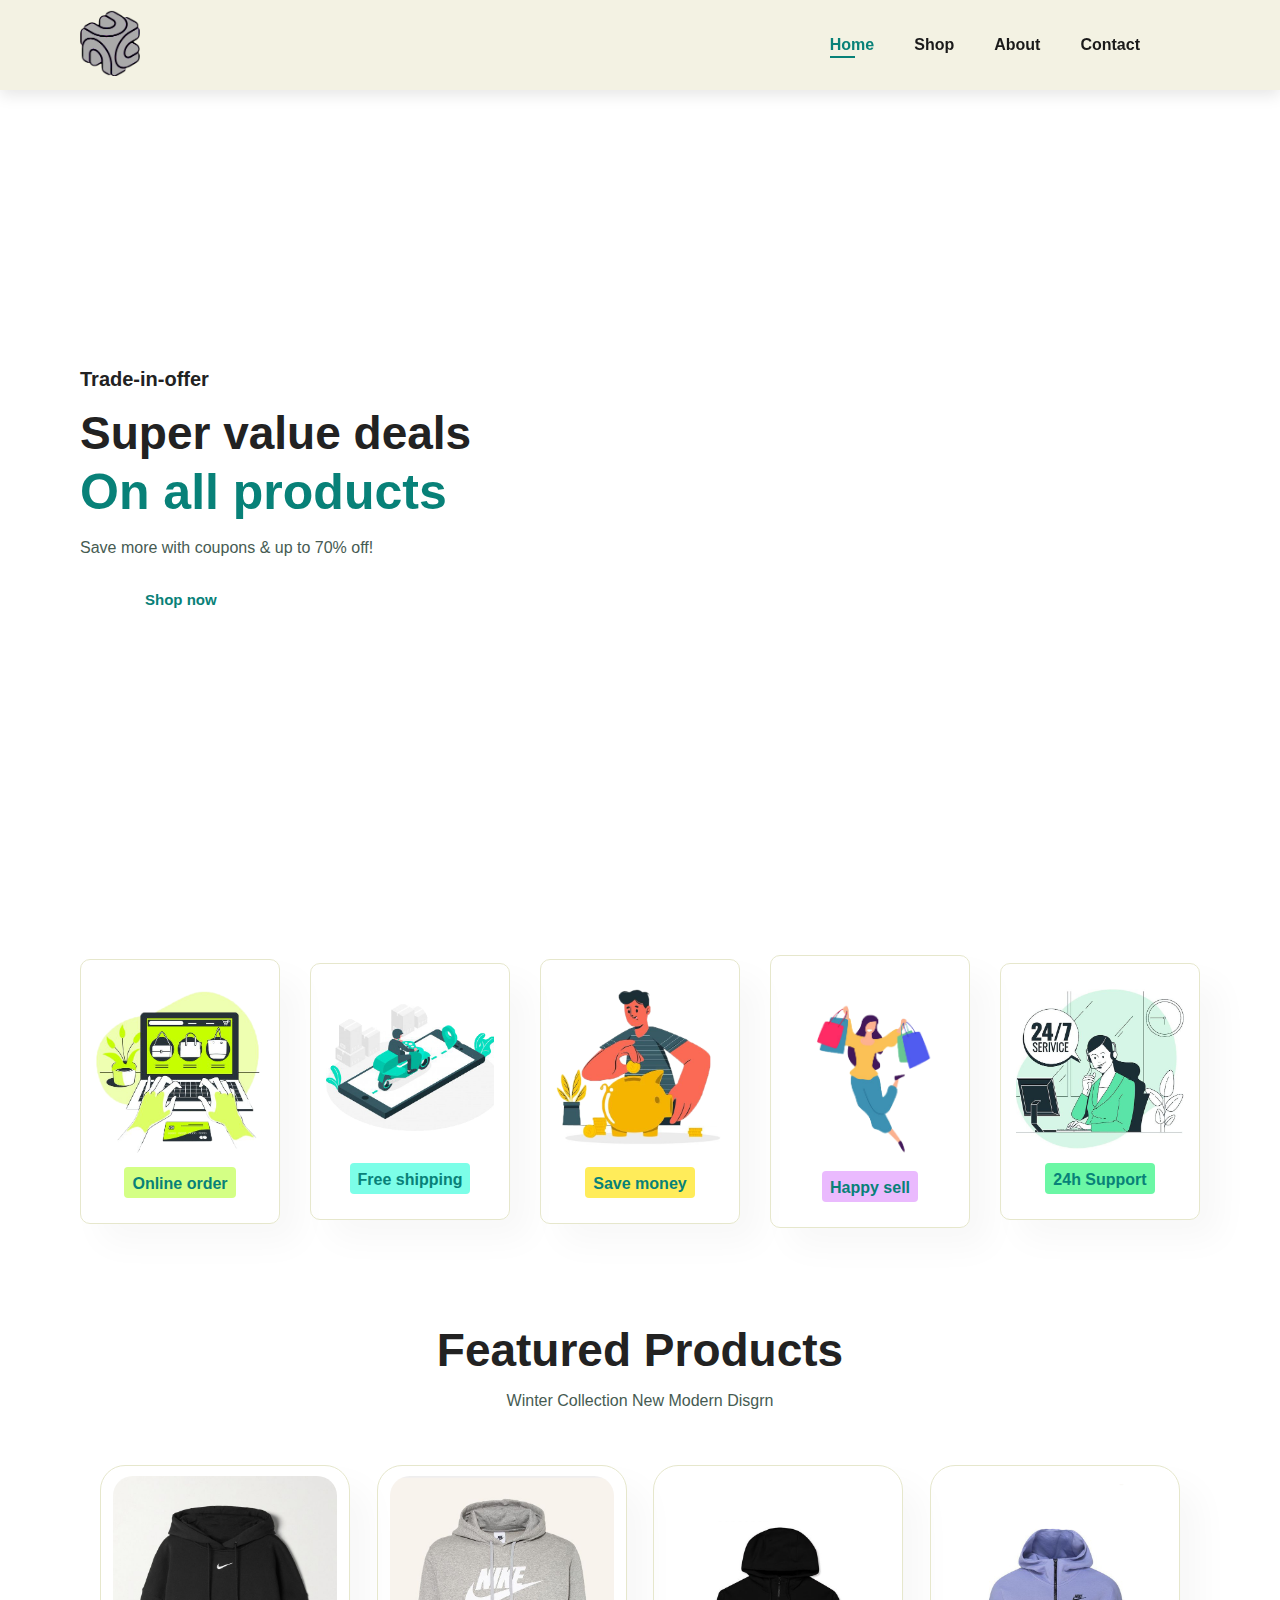
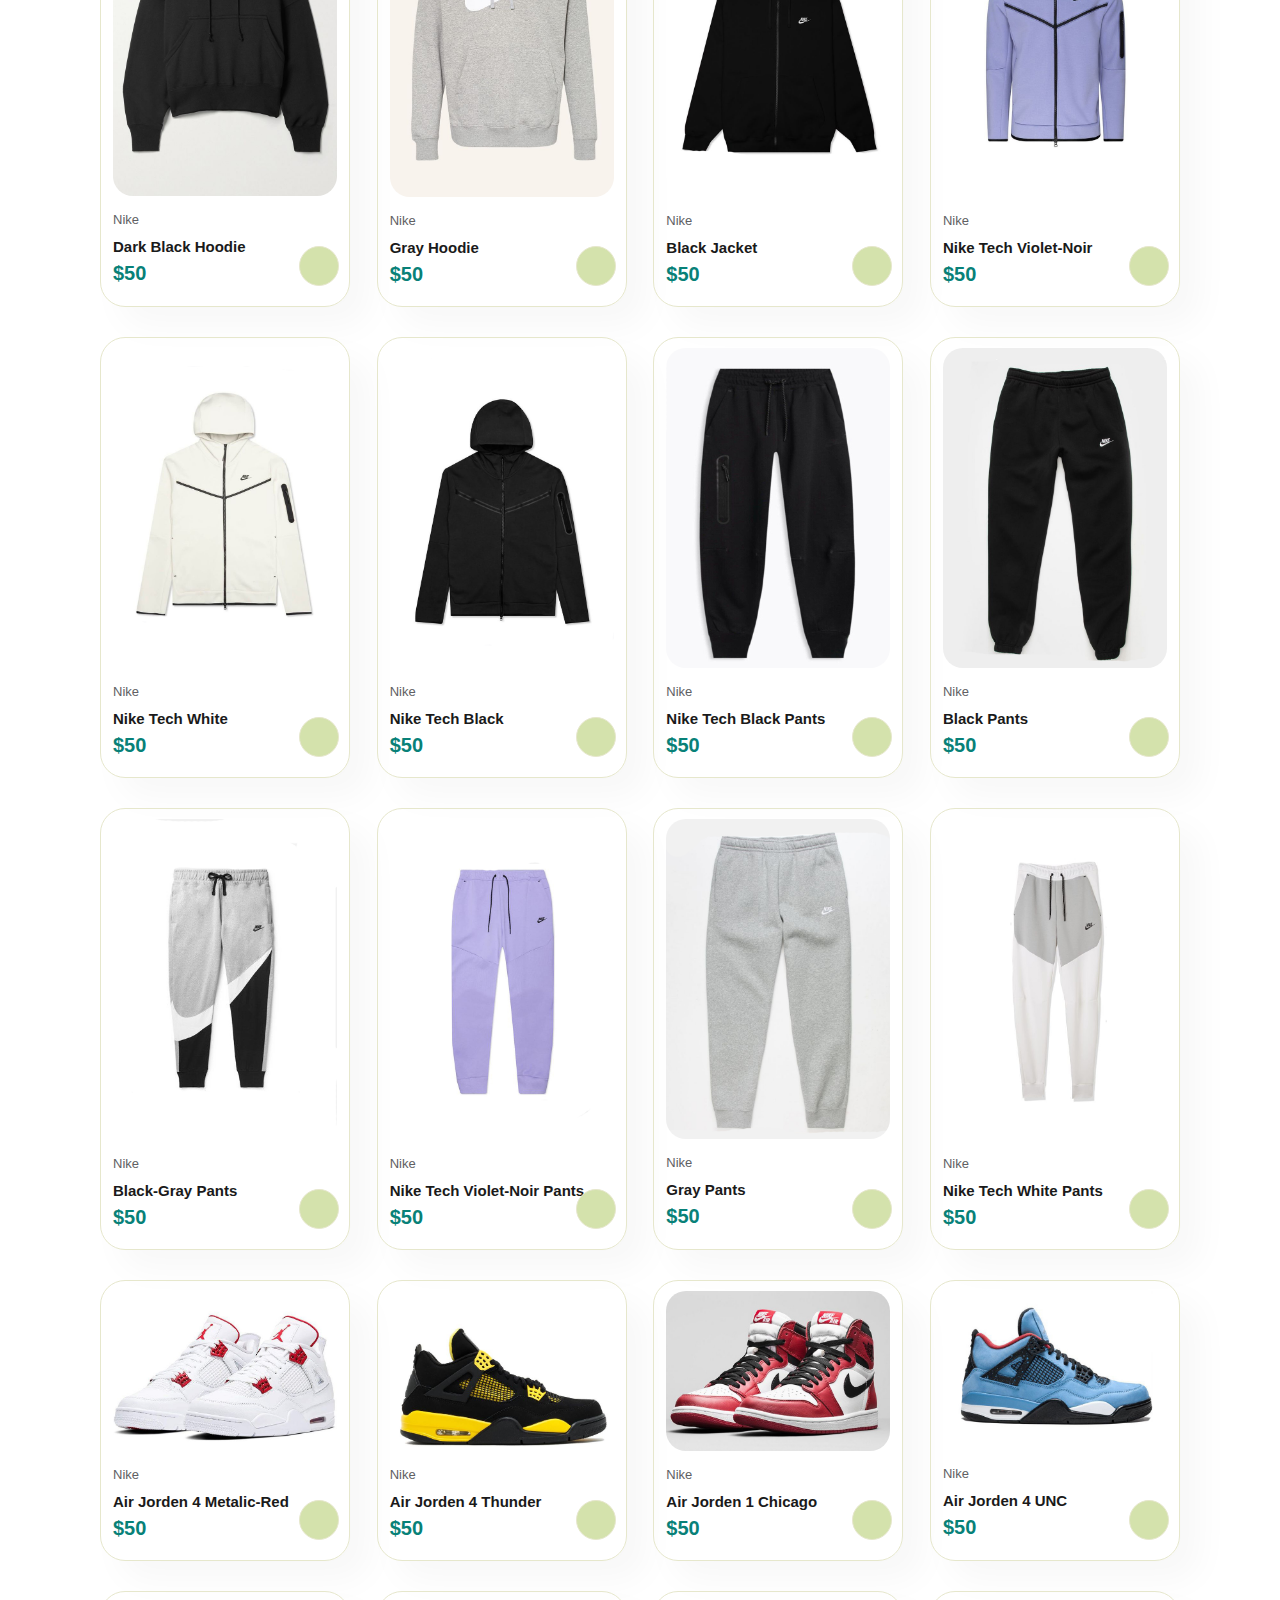
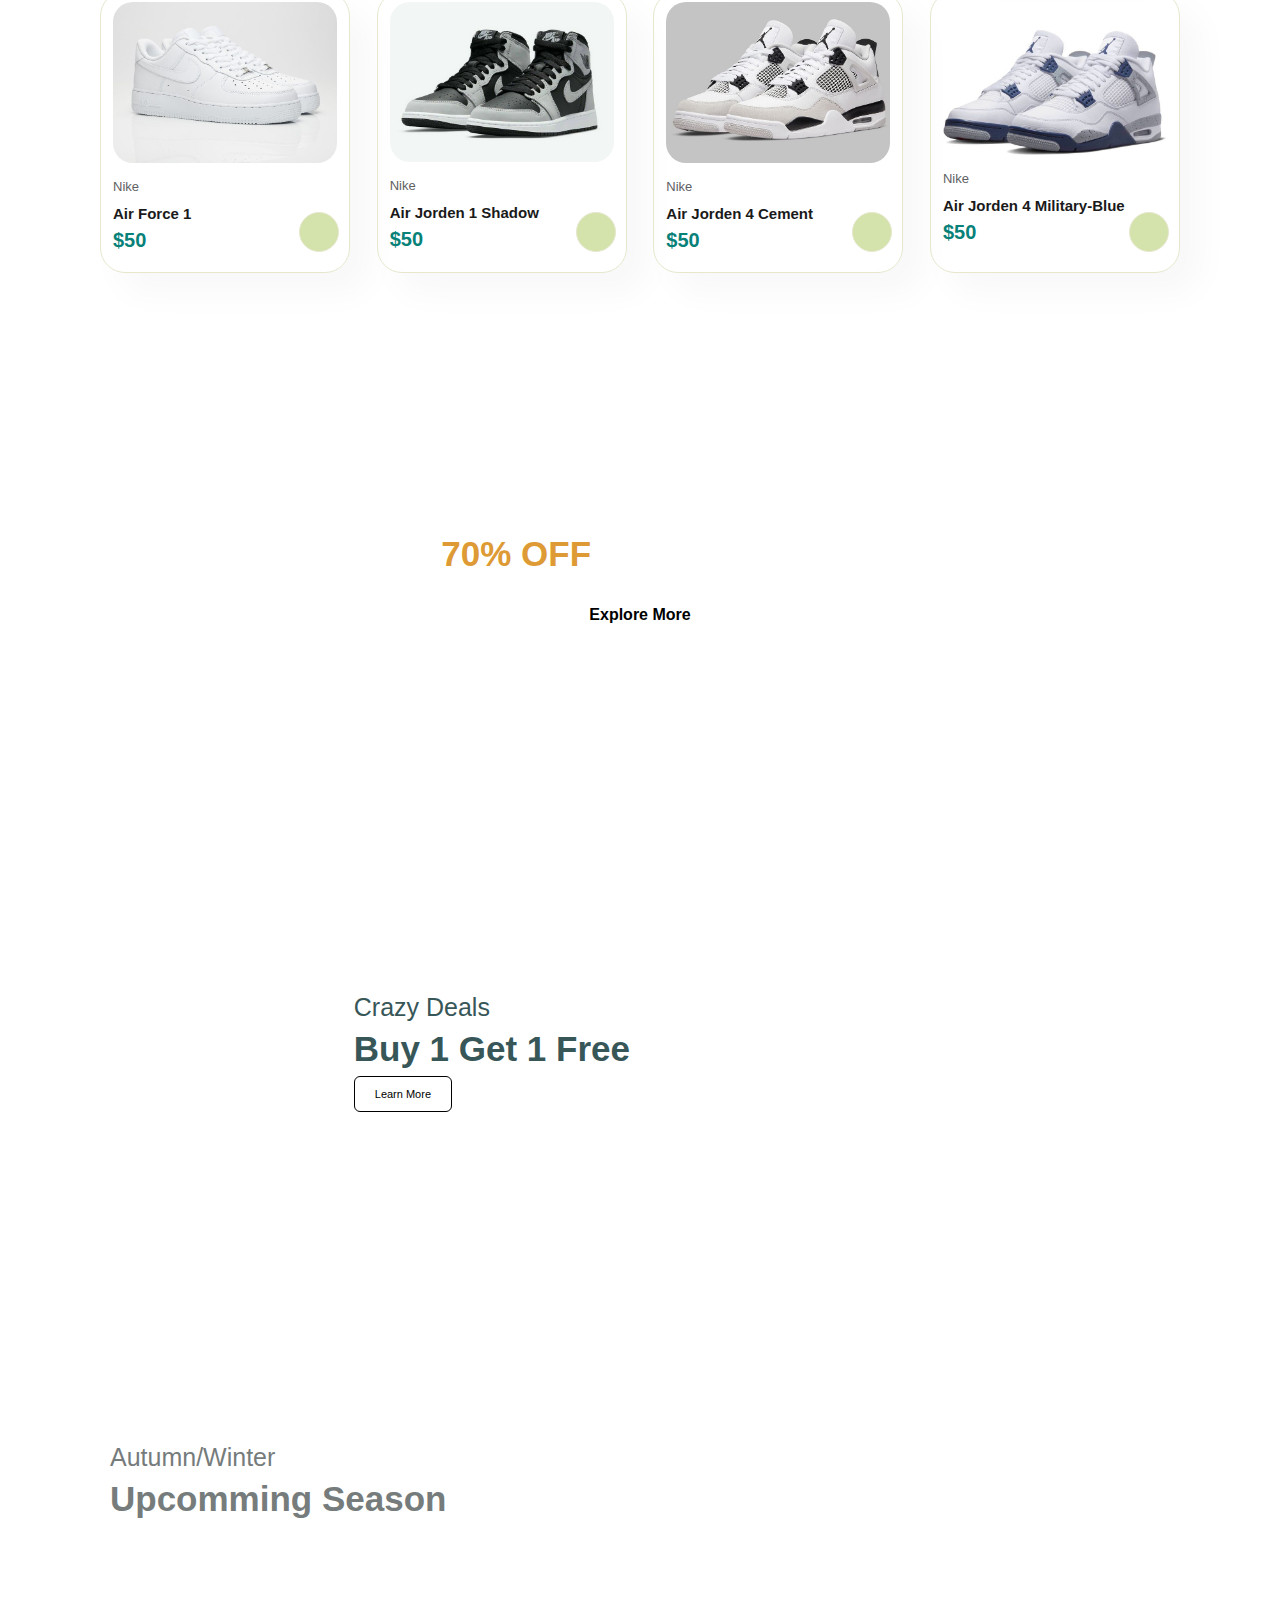
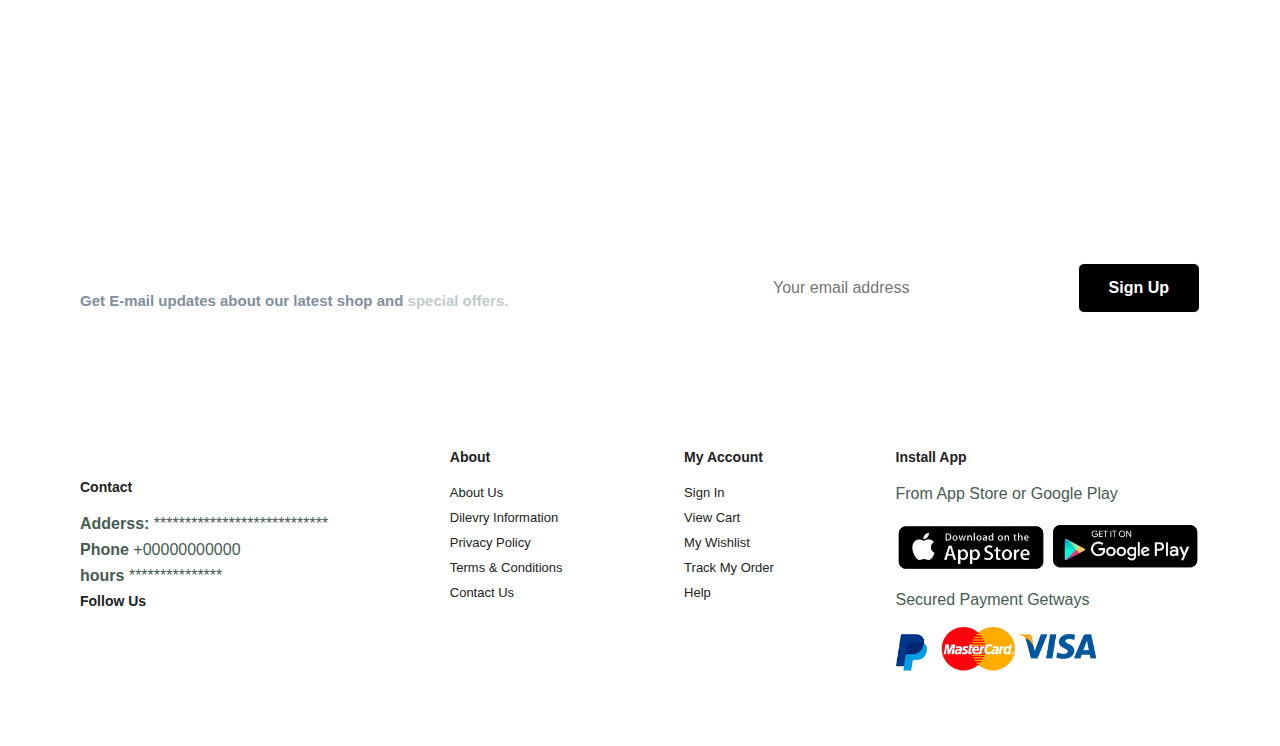
==== commit 03a46c43: "Update index.html" ====
--- a/index.html
+++ b/index.html
@@ -5,14 +5,14 @@
     <meta http-equiv="X-UA-Compatible" content="IE=edge">
     <meta name="viewport" content="width=device-width, initial-scale=1.0">
     <link rel="stylesheet" href="style.css">
-    <link rel="icon" href="D:\yassin\coding\code3\logo.png">
+    <link rel="icon" href="logo.png">
     <link rel="stylesheet" href="https://cdnjs.cloudflare.com/ajax/libs/font-awesome/6.4.2/css/all.min.css" integrity="sha512-z3gLpd7yknf1YoNbCzqRKc4qyor8gaKU1qmn+CShxbuBusANI9QpRohGBreCFkKxLhei6S9CQXFEbbKuqLg0DA==" crossorigin="anonymous" referrerpolicy="no-referrer" />
     <title>Cube Store</title>
 </head>
 <body>
 
     <section id="header">
-        <a href="#"><img src="D:\yassin\coding\code3\logo.png" class="logo" alt=""></a>
+        <a href="#"><img src="logo.png" class="logo" alt=""></a>
         <div>
             <ul id="navbar">
                 <li><a class="active" href="index.html">Home</a></li>
@@ -39,23 +39,23 @@
     
     <section id="feature" class="section-p1">
         <div class="fe-box">
-            <img src="D:\yassin\coding\code3\f1.png" alt="" width="170px">
+            <img src="f1.png" alt="" width="170px">
             <h6>Online order</h6>
         </div>
         <div class="fe-box">
-            <img src="D:\yassin\coding\code3\f2.png" alt="" width="170px">
+            <img src="f2.png" alt="" width="170px">
             <h6>Free shipping</h6>
         </div>
         <div class="fe-box">
-            <img src="D:\yassin\coding\code3\f3.png" alt="" width="170px">
+            <img src="f3.png" alt="" width="170px">
             <h6>Save money</h6>
         </div>
         <div class="fe-box">
-            <img src="D:\yassin\coding\code3\f4.png" alt="" width="170px">
+            <img src="f4.png" alt="" width="170px">
             <h6>Happy sell</h6>
         </div>
         <div class="fe-box">
-            <img src="D:\yassin\coding\code3\f5.jpg" alt="" width="170px">
+            <img src="f5.jpg" alt="" width="170px">
             <h6>24h Support</h6>
         </div>
     </section>
@@ -63,8 +63,8 @@
         <h2>Featured Products</h2>
         <p>Winter Collection New Modern Disgrn</p>
         <div class="pro-container">
-            <div class="pro">
-                <img src="D:\yassin\coding\code3\pro\p1.jpg" alt="">
+            <div class="pro" onclick="window.location.href='sproduct.html';">
+                <img src="pro/p1.jpg" alt="">
              <div class="des">
                 <span>Nike</span>
                 <h5>Dark Black Hoodie</h5>
@@ -80,7 +80,7 @@
              <a href="#"><i class="fa-solid fa-cart-shopping cart"></i></a>
             </div>
             <div class="pro">
-                <img src="D:\yassin\coding\code3\pro\p2.jpg" alt="">
+                <img src="pro/p2.jpg" alt="">
              <div class="des">
                 <span>Nike</span>
                 <h5>Gray Hoodie</h5>
@@ -96,7 +96,7 @@
              <a href="#"><i class="fa-solid fa-cart-shopping cart"></i></a>
             </div>
             <div class="pro">
-                <img src="D:\yassin\coding\code3\pro\p3.jpg" alt="">
+                <img src="pro/p3.jpg" alt="">
              <div class="des">
                 <span>Nike</span>
                 <h5>Black Jacket</h5>
@@ -112,7 +112,7 @@
              <a href="#"><i class="fa-solid fa-cart-shopping cart"></i></a>
             </div>
             <div class="pro">
-                <img src="D:\yassin\coding\code3\pro\p4.jpg" alt="">
+                <img src="pro/p4.jpg" alt="">
              <div class="des">
                 <span>Nike</span>
                 <h5>Nike Tech Violet-Noir</h5>
@@ -128,7 +128,7 @@
              <a href="#"><i class="fa-solid fa-cart-shopping cart"></i></a>
             </div>
             <div class="pro">
-                <img src="D:\yassin\coding\code3\pro\p5.jpg" alt="">
+                <img src="pro/p5.jpg" alt="">
              <div class="des">
                 <span>Nike</span>
                 <h5>Nike Tech White</h5>
@@ -144,7 +144,7 @@
              <a href="#"><i class="fa-solid fa-cart-shopping cart"></i></a>
             </div>
             <div class="pro">
-                <img src="D:\yassin\coding\code3\pro\p6.jpg" alt="">
+                <img src="pro/p6.jpg" alt="">
              <div class="des">
                 <span>Nike</span>
                 <h5>Nike Tech Black</h5>
@@ -160,7 +160,7 @@
              <a href="#"><i class="fa-solid fa-cart-shopping cart"></i></a>
             </div>
             <div class="pro">
-                <img src="D:\yassin\coding\code3\pro\p7.jpg" alt="">
+                <img src="pro/p7.jpg" alt="">
              <div class="des">
                 <span>Nike</span>
                 <h5>Nike Tech Black Pants</h5>
@@ -176,7 +176,7 @@
              <a href="#"><i class="fa-solid fa-cart-shopping cart"></i></a>
             </div>
             <div class="pro">
-                <img src="D:\yassin\coding\code3\pro\p8.jpg" alt="">
+                <img src="pro/p8.jpg" alt="">
              <div class="des">
                 <span>Nike</span>
                 <h5>Black Pants</h5>
@@ -192,7 +192,7 @@
              <a href="#"><i class="fa-solid fa-cart-shopping cart"></i></a>
             </div>
             <div class="pro">
-                <img src="D:\yassin\coding\code3\pro\p9.jpg" alt="">
+                <img src="pro/p9.jpg" alt="">
              <div class="des">
                 <span>Nike</span>
                 <h5>Black-Gray Pants</h5>
@@ -208,7 +208,7 @@
              <a href="#"><i class="fa-solid fa-cart-shopping cart"></i></a>
             </div>
             <div class="pro">
-                <img src="D:\yassin\coding\code3\pro\p10.jpg" alt="">
+                <img src="pro/p10.jpg" alt="">
              <div class="des">
                 <span>Nike</span>
                 <h5>Nike Tech Violet-Noir Pants</h5>
@@ -224,7 +224,7 @@
              <a href="#"><i class="fa-solid fa-cart-shopping cart"></i></a>
             </div>
             <div class="pro">
-                <img src="D:\yassin\coding\code3\pro\p11.jpg" alt="">
+                <img src="pro/p11.jpg" alt="">
              <div class="des">
                 <span>Nike</span>
                 <h5>Gray Pants</h5>
@@ -240,7 +240,7 @@
              <a href="#"><i class="fa-solid fa-cart-shopping cart"></i></a>
             </div>
             <div class="pro">
-                <img src="D:\yassin\coding\code3\pro\p12.jpg" alt="">
+                <img src="pro/p12.jpg" alt="">
              <div class="des">
                 <span>Nike</span>
                 <h5>Nike Tech White Pants</h5>
@@ -256,7 +256,7 @@
              <a href="#"><i class="fa-solid fa-cart-shopping cart"></i></a>
             </div>
             <div class="pro">
-                <img src="D:\yassin\coding\code3\pro\p13.jpg" alt="">
+                <img src="pro/p13.jpg" alt="">
              <div class="des">
                 <span>Nike</span>
                 <h5>Air Jorden 4 Metalic-Red</h5>
@@ -272,7 +272,7 @@
              <a href="#"><i class="fa-solid fa-cart-shopping cart"></i></a>
             </div>
             <div class="pro">
-                <img src="D:\yassin\coding\code3\pro\p14.jpg" alt="">
+                <img src="pro/p14.jpg" alt="">
              <div class="des">
                 <span>Nike</span>
                 <h5>Air Jorden 4 Thunder</h5>
@@ -288,7 +288,7 @@
              <a href="#"><i class="fa-solid fa-cart-shopping cart"></i></a>
             </div>
             <div class="pro">
-                <img src="D:\yassin\coding\code3\pro\p15.jpg" alt="">
+                <img src="pro/p15.jpg" alt="">
              <div class="des">
                 <span>Nike</span>
                 <h5>Air Jorden 1 Chicago</h5>
@@ -304,7 +304,7 @@
              <a href="#"><i class="fa-solid fa-cart-shopping cart"></i></a>
             </div>
             <div class="pro">
-                <img src="D:\yassin\coding\code3\pro\p16.jpg" alt="">
+                <img src="pro/p16.jpg" alt="">
              <div class="des">
                 <span>Nike</span>
                 <h5>Air Jorden 4 UNC</h5>
@@ -320,7 +320,7 @@
              <a href="#"><i class="fa-solid fa-cart-shopping cart"></i></a>
             </div>
             <div class="pro">
-                <img src="D:\yassin\coding\code3\pro\p17.jpg" alt="">
+                <img src="pro/p17.jpg" alt="">
              <div class="des">
                 <span>Nike</span>
                 <h5>Air Force 1</h5>
@@ -336,7 +336,7 @@
              <a href="#"><i class="fa-solid fa-cart-shopping cart"></i></a>
             </div>
             <div class="pro">
-                <img src="D:\yassin\coding\code3\pro\p18.jpg" alt="">
+                <img src="pro/p18.jpg" alt="">
              <div class="des">
                 <span>Nike</span>
                 <h5>Air Jorden 1 Shadow</h5>
@@ -352,7 +352,7 @@
              <a href="#"><i class="fa-solid fa-cart-shopping cart"></i></a>
             </div>
             <div class="pro">
-                <img src="D:\yassin\coding\code3\pro\p19.jpg" alt="">
+                <img src="pro/p19.jpg" alt="">
              <div class="des">
                 <span>Nike</span>
                 <h5>Air Jorden 4 Cement</h5>
@@ -368,7 +368,7 @@
              <a href="#"><i class="fa-solid fa-cart-shopping cart"></i></a>
             </div>
             <div class="pro">
-                <img src="D:\yassin\coding\code3\pro\p20.jpg" alt="">
+                <img src="pro/p20.jpg" alt="">
              <div class="des">
                 <span>Nike</span>
                 <h5>Air Jorden 4 Military-Blue</h5>
@@ -454,13 +454,13 @@
             <h4>Install App</h4>
             <p>From App Store or Google Play</p>
             <div class="row">
-                <img src="D:/yassin/coding/code3/pay/app.png" alt="" width="150px">
-                <img src="D:/yassin/coding/code3/pay/play.png" alt="" width="150px">
+                <img src="pay/app.png" alt="" width="150px">
+                <img src="pay/play.png" alt="" width="150px">
             </div>
             <p>Secured Payment Getways</p>
-            <img src="D:/yassin/coding/code3/pay/pay.png" alt="" width="200px">
+            <img src="pay/pay.png" alt="" width="200px">
         </div>
     </footer>
  <script src="script.js"></script>
 </body>
-</html>+</html>
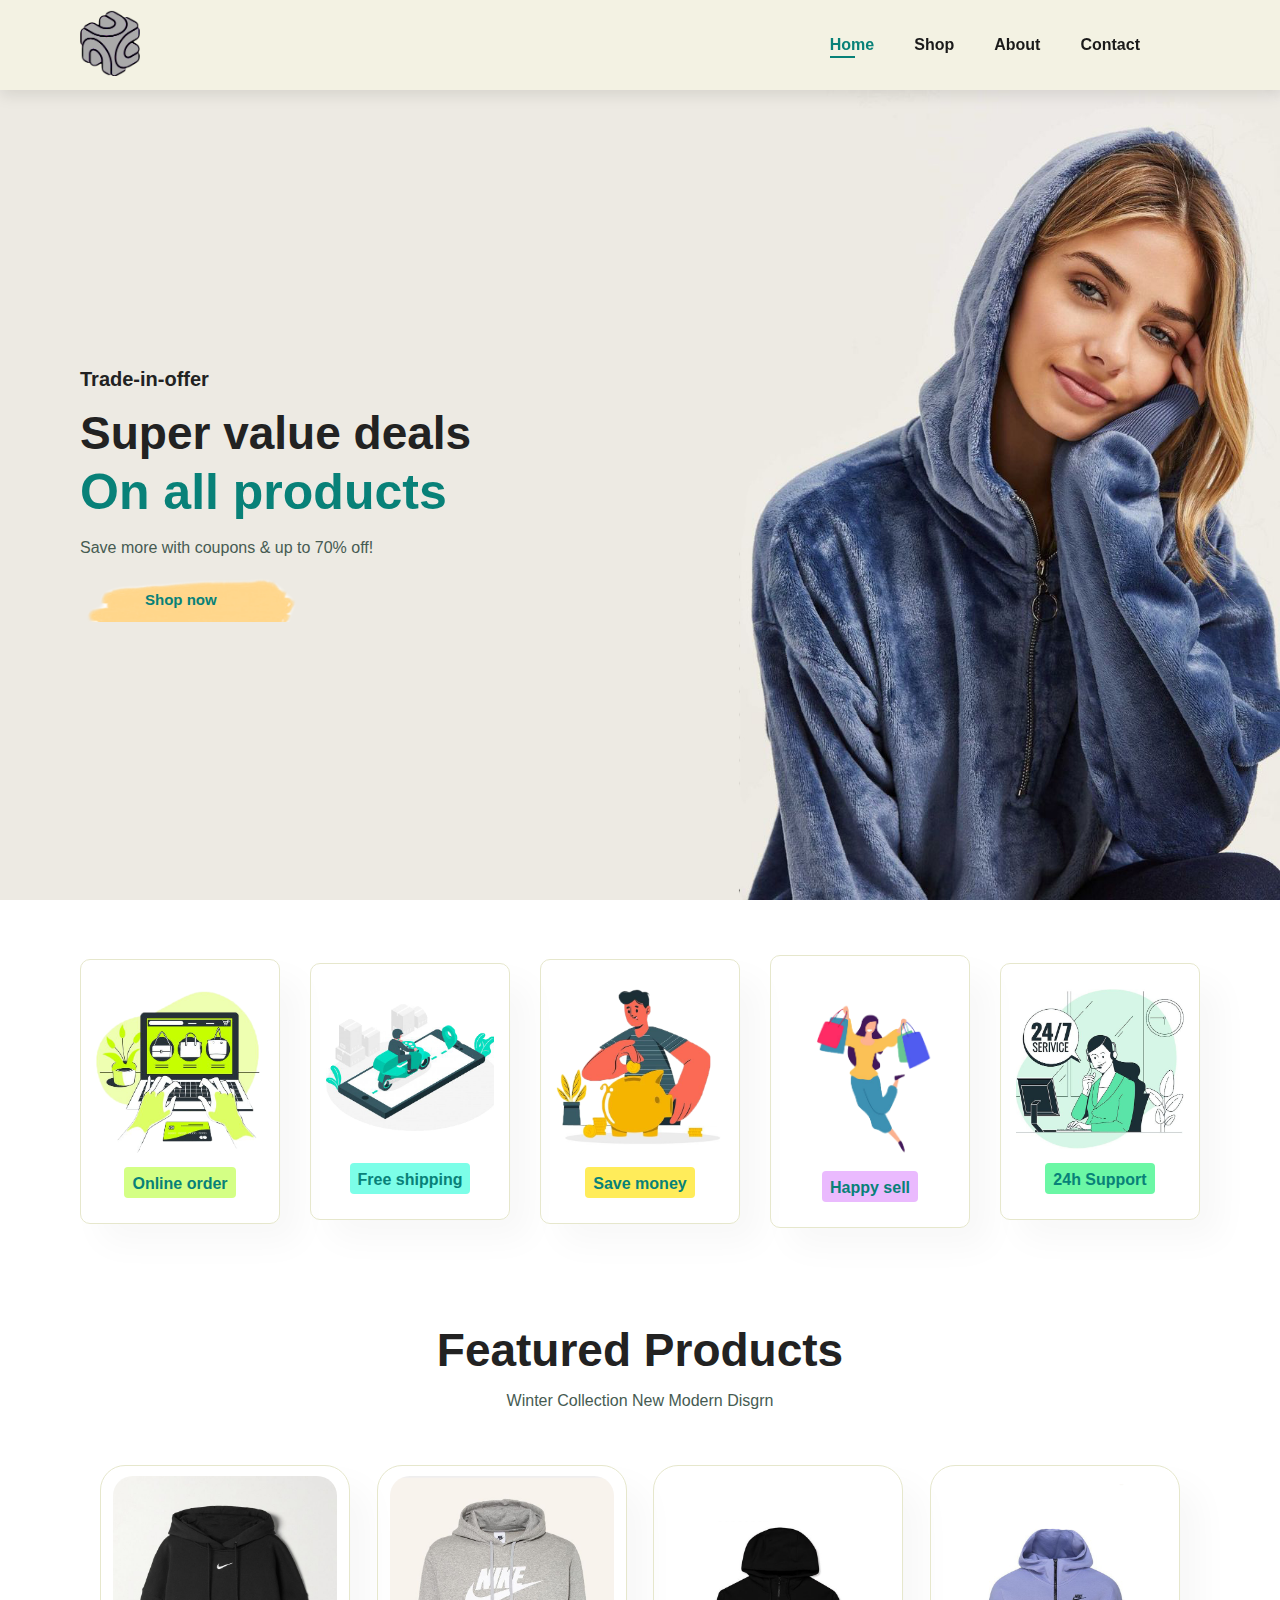
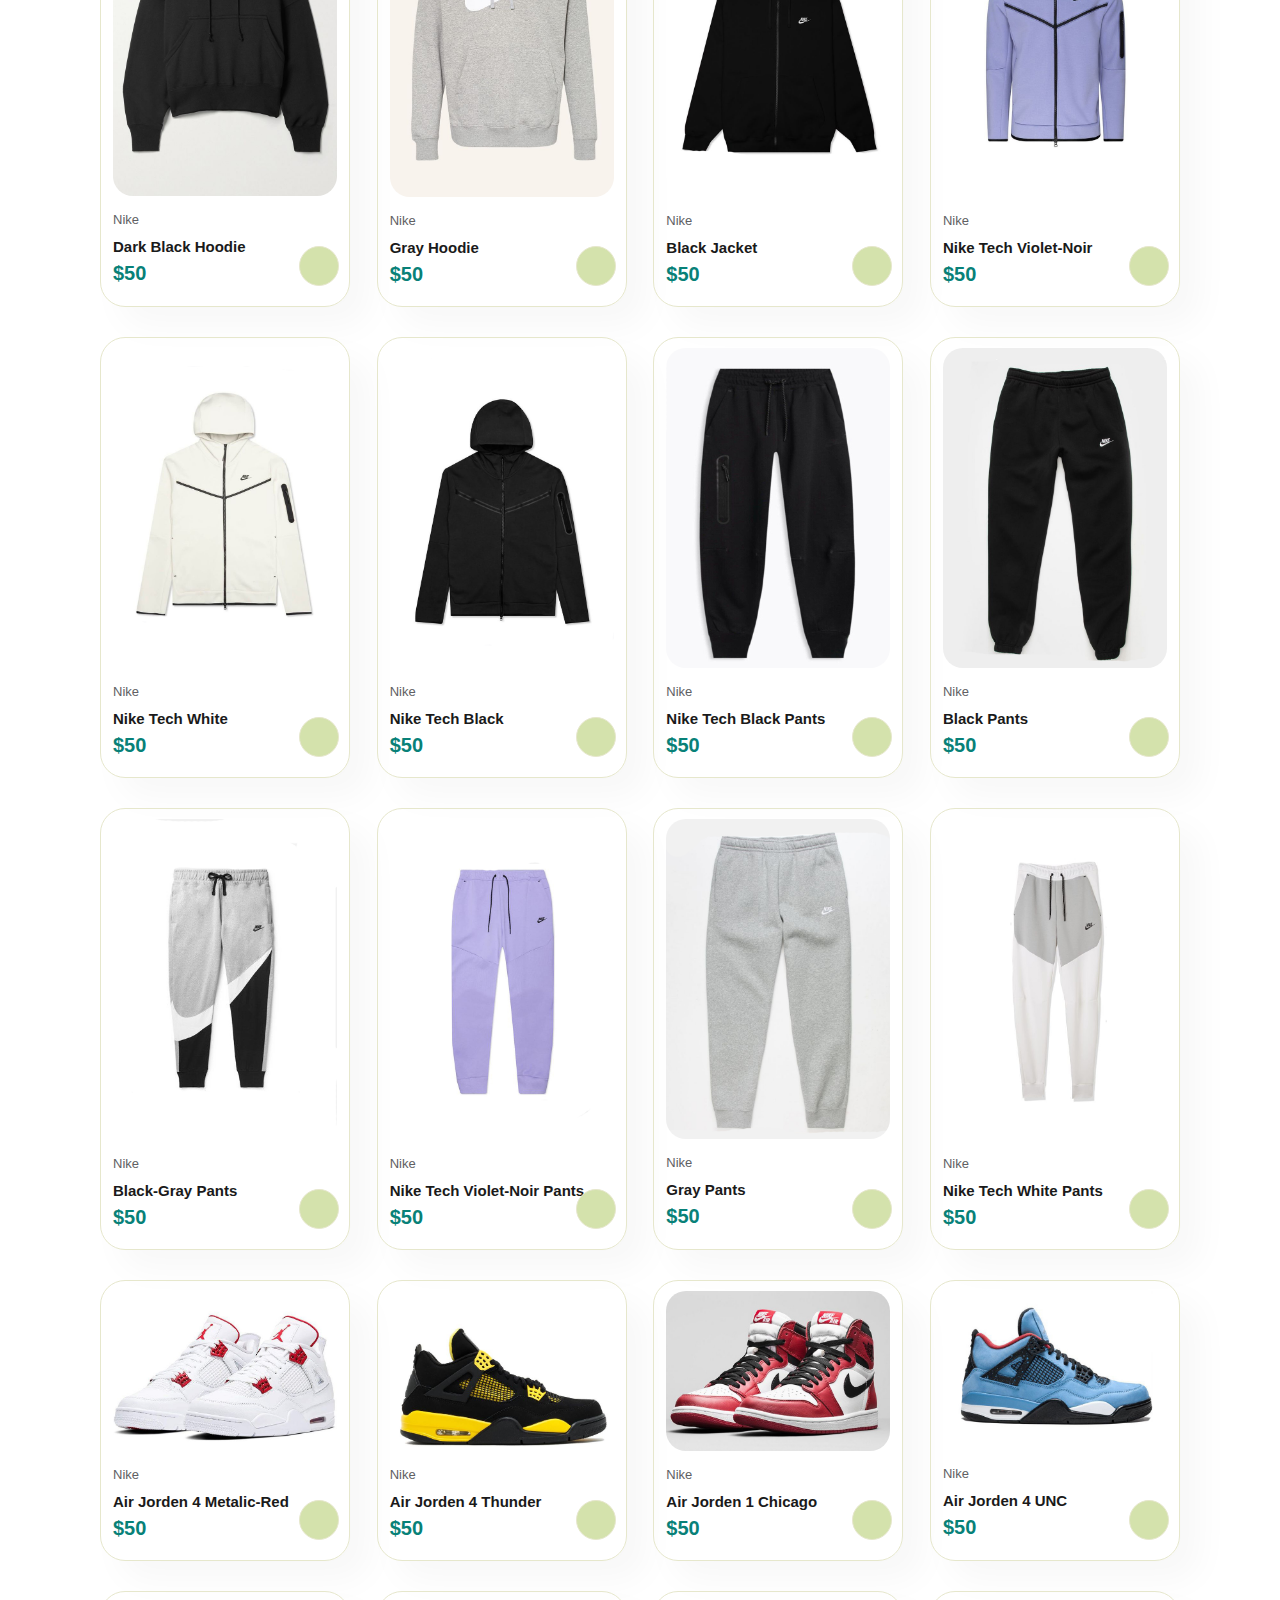
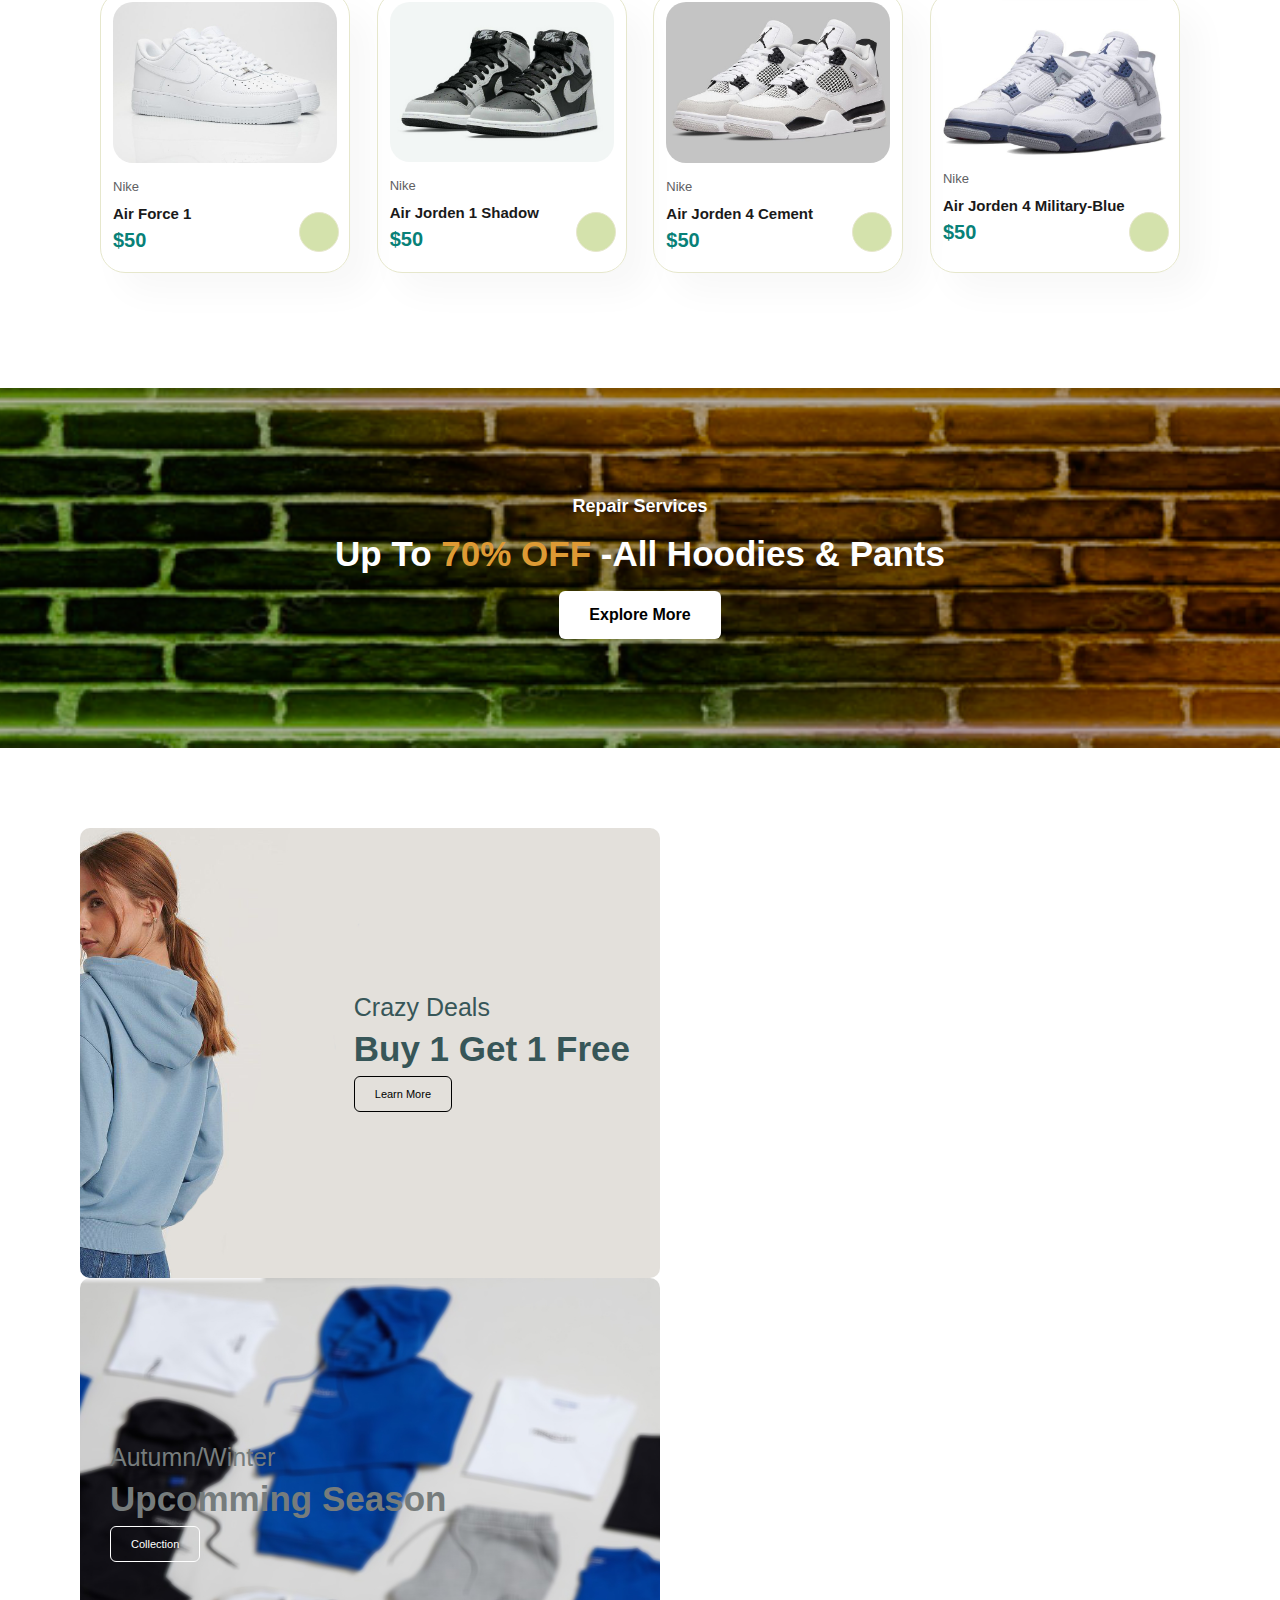
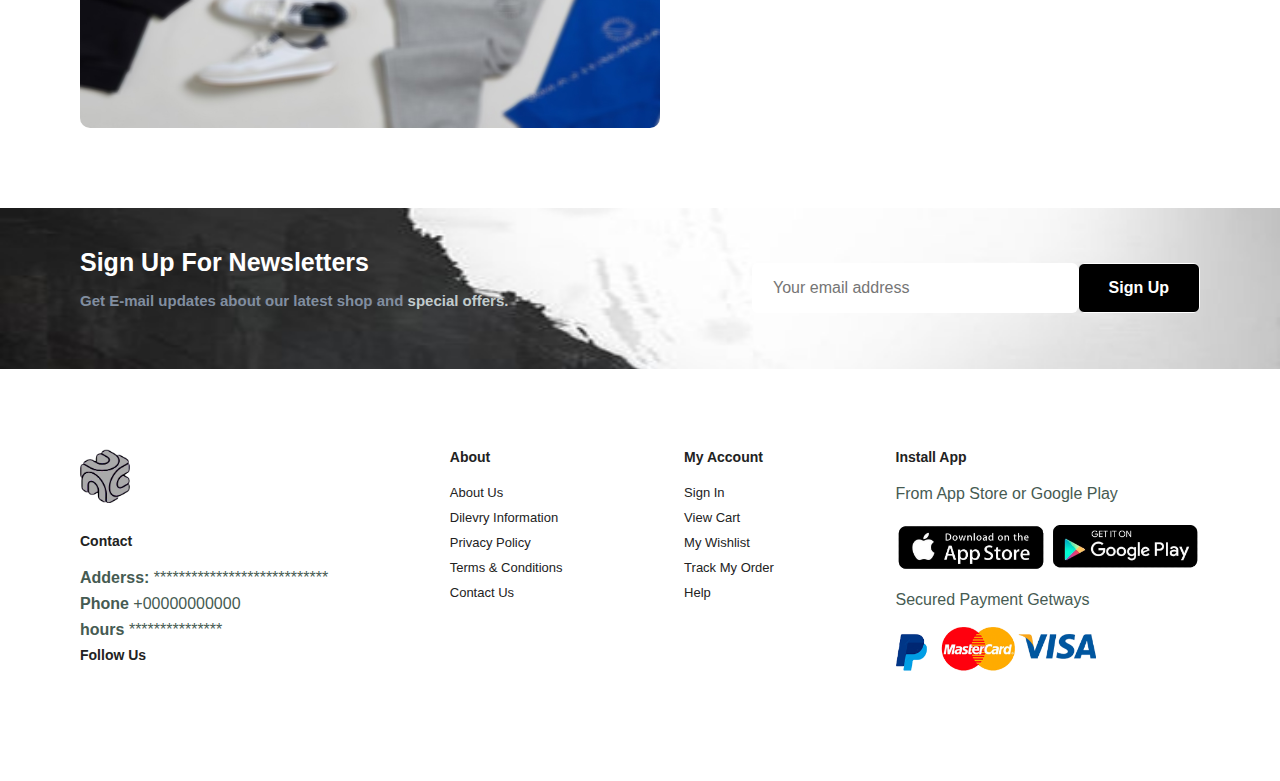
==== commit e65fd10a: "Update index.html" ====
--- a/index.html
+++ b/index.html
@@ -418,7 +418,7 @@
     </section>
     <footer class="section-p1">
         <div class="col">
-            <img class="logo" src="D:/yassin/coding/code3/logo.png" alt="" width="50px">
+            <img class="logo" src="logo.png" alt="" width="50px">
             <h4>Contact</h4>
             <p><strong>Adderss:</strong> ****************************</p>
             <p><strong>Phone</strong> +00000000000</p>
--- a/style.css
+++ b/style.css
@@ -128,7 +128,7 @@
   background-size: cover;
   height: 90vh;
   width: 100%;
-  background-image: url("D:/yassin/coding/code3/bg.jpg") ;
+  background-image: url("bg.jpg") ;
 }
 #hero h4 {
   padding-bottom: 15px;
@@ -137,7 +137,7 @@
   color: #088178;
 }
 #hero button{
-  background-image: url("D:/yassin/coding/code3/btn.png");
+  background-image: url("btn.png");
   background-color: transparent;
   background-size: cover;
   color: #088178;
@@ -259,7 +259,7 @@
   justify-content: center;
   align-items: center;
   text-align: center;
-  background-image: url("D:/yassin/coding/code3/banners/b1.jpg");
+  background-image: url("banners/b1.jpg");
   background-position: center;
   background-repeat: no-repeat;
   background-size: cover;
@@ -295,7 +295,7 @@
   flex-direction: column;
   justify-content: center;
   align-items: flex-end;
-  background-image: url("D:/yassin/coding/code3/banners/b2.jpg");
+  background-image: url("banners/b2.jpg");
   background-position: center;
   background-repeat: no-repeat;
   background-size: cover;
@@ -305,7 +305,7 @@
   border-radius: 10px;
 }
 #sm-banner .banner-box:nth-child(2){
-  background-image: url("D:/yassin/coding/code3/banners/b3.jpg");
+  background-image: url("banners/b3.jpg");
   align-items: flex-start;
 }
 #sm-banner .banner-box:nth-child(2) h4,
@@ -343,7 +343,7 @@
   flex-wrap: wrap;
   justify-content: space-between;
   align-items: center;
-  background-image: url("D:/yassin/coding/code3/banners/b4.jpg");
+  background-image: url("banners/b4.jpg");
   background-repeat: no-repeat;
   background-size: cover;
   background-position: 20% 30%;
@@ -434,7 +434,7 @@
 }
 
 #page-header{
-  background-image: url("D:/yassin/coding/code3/banners/b5.jpg");
+  background-image: url("banners/b5.jpg");
   width: 100%;
   height: 40vh;
   background-size: cover;
@@ -513,7 +513,7 @@
   line-height: 25px;
 }
 #page-header1 {
-  background-image: url("D:/yassin/coding/code3/banners/b6.jpg");
+  background-image: url("banners/b6.jpg");
   width: 100%;
   height: 40vh;
   background-position: center;
@@ -541,7 +541,7 @@
   padding-left: 40px;
 }
 #page-header2{
-  background-image: url("D:/yassin/coding/code3/banners/b7.jpg");
+  background-image: url("banners/b7.jpg");
   width: 100%;
   height: 40vh;
   background-position: center;
